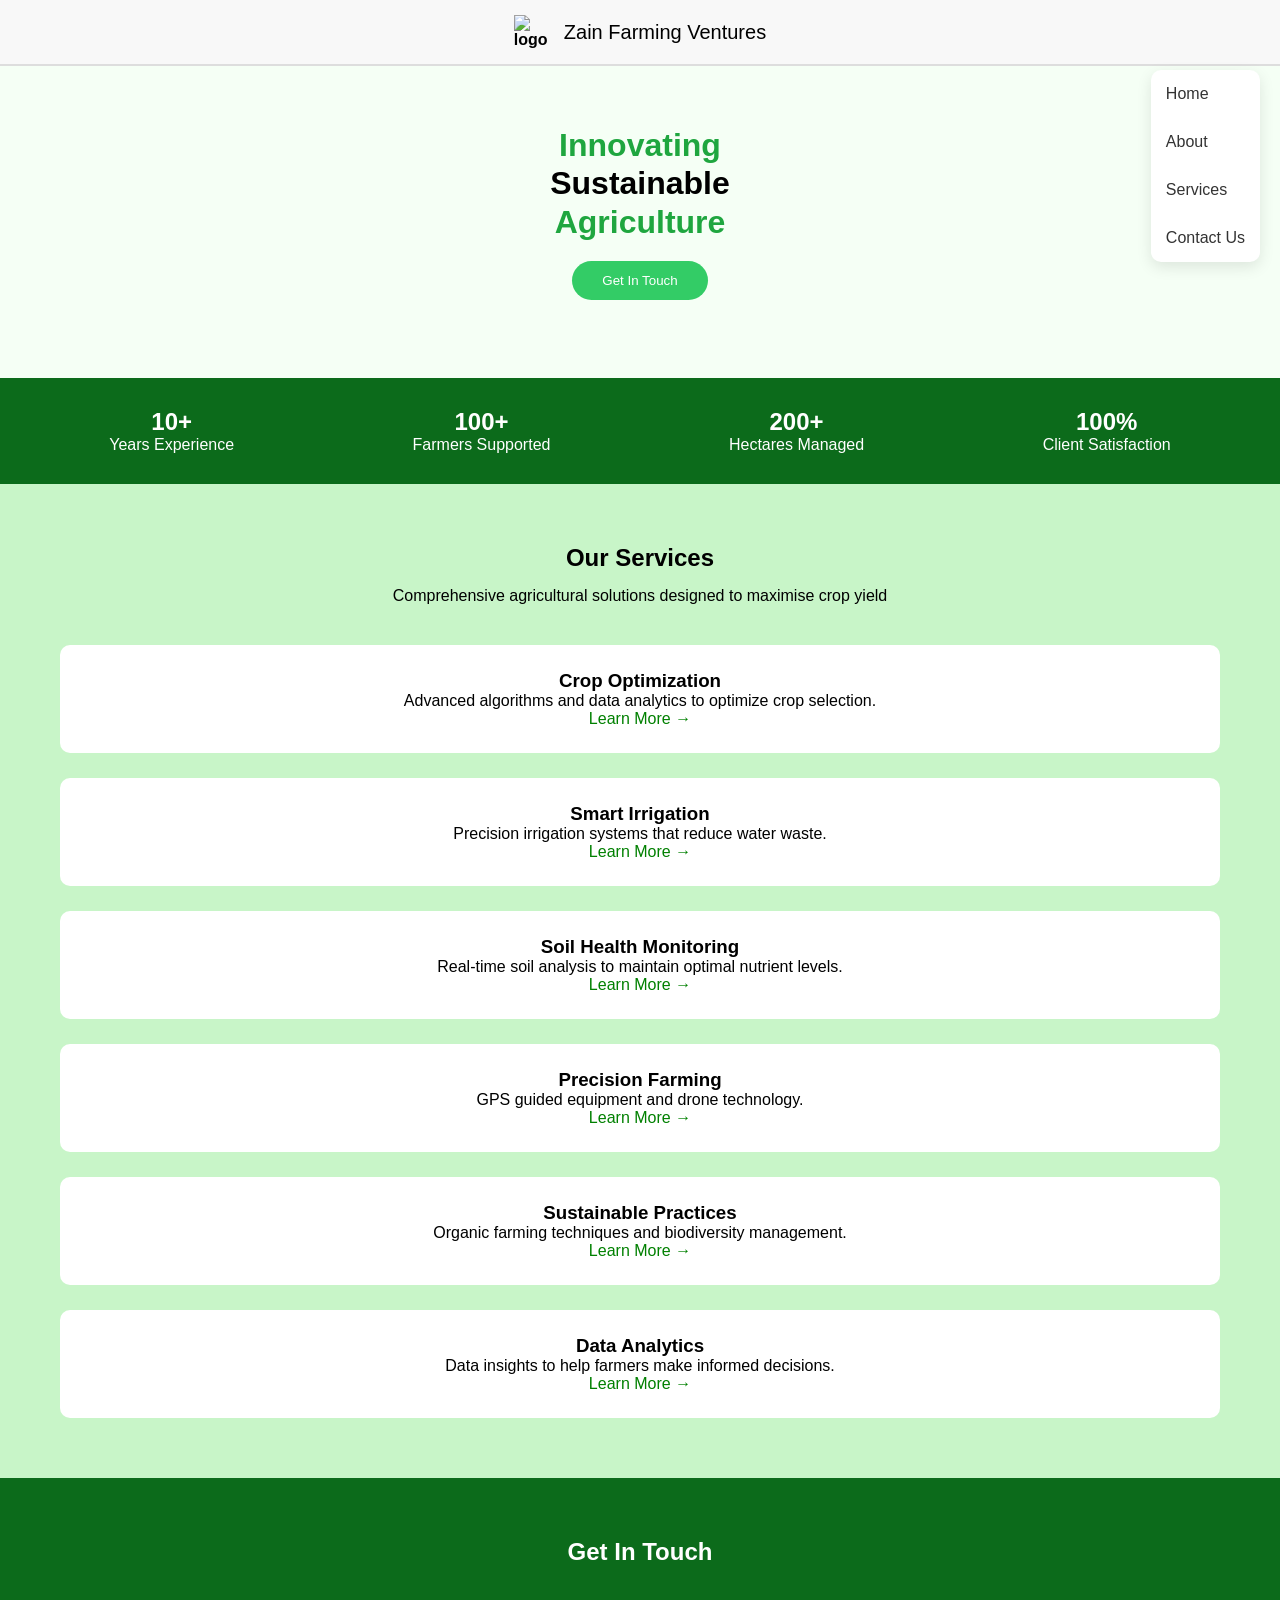
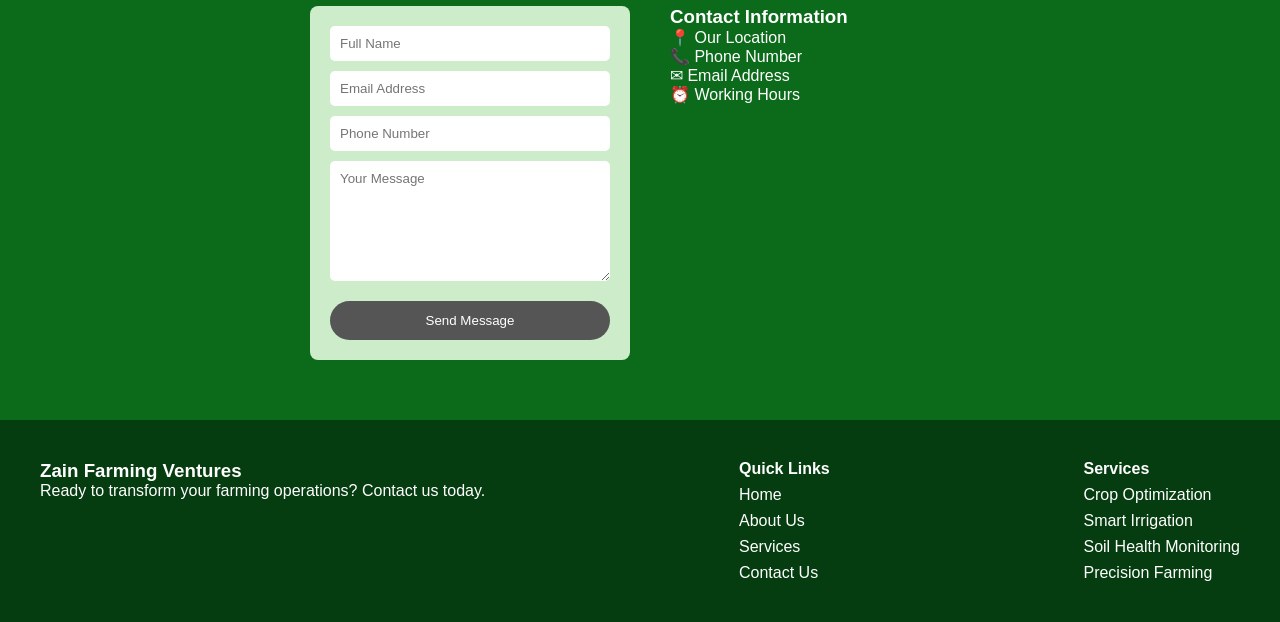
==== index.html @ 56c64003 "adding changes" ====
<!DOCTYPE html>
<html lang="en">
<head>
    <meta charset="UTF-8">
    <meta name="viewport" content="width=device-width, initial-scale=1.0">
    <title>HomePage - Zain Farming Ventures</title>
    <link rel="stylesheet" href="style.css">
</head>
<div id="toast"></div>
<script src="script.js"></script>
<body>
<!-- NAVBAR -->
<header>
<nav class="navbar">

<div class="logo">
<img src="images/logo.png" alt="logo">
<span>Zain Farming Ventures</span>
</div>

<ul class="nav-links">
<li><a href="index.html">Home</a></li>
<li><a href="about.html">About</a></li>
<li><a href="services.html">Services</a></li>
<li><a href="contact.html">Contact Us</a></li>
</ul>

<div class="menu-toggle" onclick="toggleMenu()">☰</div>

</nav>
</header>
</nav>
</header>
</header>


<!-- HERO SECTION -->
<section class="hero">

<div class="hero-text">
<h1>
<span class="green">Innovating</span><br>
Sustainable <br>
<span class="green">Agriculture</span>
</h1>

<button class="btn">Get In Touch</button>
</div>

<div class="hero-image">
<img src="images/tractor.png" alt="">
</div>

</section>


<!-- STATS -->
<section class="stats">

<div class="stat">
<h2>10+</h2>
<p>Years Experience</p>
</div>

<div class="stat">
<h2>100+</h2>
<p>Farmers Supported</p>
</div>

<div class="stat">
<h2>200+</h2>
<p>Hectares Managed</p>
</div>

<div class="stat">
<h2>100%</h2>
<p>Client Satisfaction</p>
</div>

</section>



<!-- SERVICES -->
<section class="services">

<h2>Our Services</h2>
<p class="service-desc">
Comprehensive agricultural solutions designed to maximise crop yield
</p>

<div class="service-grid">

<div class="card">
<h3>Crop Optimization</h3>
<p>Advanced algorithms and data analytics to optimize crop selection.</p>
<a href="#">Learn More →</a>
</div>

<div class="card">
<h3>Smart Irrigation</h3>
<p>Precision irrigation systems that reduce water waste.</p>
<a href="#">Learn More →</a>
</div>

<div class="card">
<h3>Soil Health Monitoring</h3>
<p>Real-time soil analysis to maintain optimal nutrient levels.</p>
<a href="#">Learn More →</a>
</div>

<div class="card">
<h3>Precision Farming</h3>
<p>GPS guided equipment and drone technology.</p>
<a href="#">Learn More →</a>
</div>

<div class="card">
<h3>Sustainable Practices</h3>
<p>Organic farming techniques and biodiversity management.</p>
<a href="#">Learn More →</a>
</div>

<div class="card">
<h3>Data Analytics</h3>
<p>Data insights to help farmers make informed decisions.</p>
<a href="#">Learn More →</a>
</div>

</div>
</section>



<!-- CONTACT -->
<section class="contact">

<h2>Get In Touch</h2>

<div class="contact-container">

<form class="contact-form">

<input type="text" placeholder="Full Name">
<input type="email" placeholder="Email Address">
<input type="text" placeholder="Phone Number">
<textarea placeholder="Your Message"></textarea>

<button type="submit">Send Message</button>

</form>


<div class="contact-info">

<h3>Contact Information</h3>

<p>📍 Our Location</p>
<p>📞 Phone Number</p>
<p>✉ Email Address</p>
<p>⏰ Working Hours</p>

</div>

</div>

</section>



<!-- FOOTER -->
<footer>

<div class="footer-container">

<div class="footer-about">
<h3>Zain Farming Ventures</h3>
<p>Ready to transform your farming operations? Contact us today.</p>
</div>

<div>
<h4>Quick Links</h4>
<ul>
<li>Home <a href="index.html"></a></li>
<li>About Us <a href="about.html"></a></li>
<li>Services <a href="services.html"></a></li>
<li>Contact Us <a href="contact.html"></a></li>
</ul>
</div>

<div>
<h4>Services</h4>
<ul>
<li>Crop Optimization</li>
<li>Smart Irrigation</li>
<li>Soil Health Monitoring</li>
<li>Precision Farming</li>
</ul>
</div>

</div>

</footer>


</body>
</html>
---- style.css ----
*{
margin:0;
padding:0;
box-sizing:border-box;
font-family:Arial;
}

body{
background:#f5fff5;
}


/* NAVBAR */

.navbar{
display:flex;
justify-content:space-between;
align-items:center;
padding:15px 60px;
background:white;
}

.logo{
display:flex;
align-items:center;
gap:10px;
font-weight:bold;
}

.nav-links{
list-style:none;
display:flex;
gap:30px;
}

.nav-links a{
text-decoration:none;
color:black;
}


/* HERO */

.hero{
display:flex;
align-items:center;
justify-content:space-between;
padding:60px;
flex-wrap:wrap;
}

.hero-text h1{
font-size:45px;
line-height:1.2;
}

.green{
color:#1fa63f;
}

.btn{
margin-top:20px;
padding:12px 30px;
border:none;
background:#33cc66;
color:white;
border-radius:20px;
cursor:pointer;
}

.hero-image img{
width:300px;
}


/* STATS */

.stats{
display:flex;
justify-content:space-around;
background:#0c6b1b;
color:white;
padding:30px;
flex-wrap:wrap;
}

.stat{
text-align:center;
}


/* SERVICES */

.services{
padding:60px;
text-align:center;
background:#c8f5c8;
}

.service-desc{
margin:15px 0 40px 0;
}

.service-grid{
display:grid;
grid-template-columns:repeat(3,1fr);
gap:25px;
}

.card{
background:white;
padding:25px;
border-radius:10px;
}

.card a{
text-decoration:none;
color:green;
}


/* CONTACT */

.contact{
padding:60px;
background:#0c6b1b;
color:white;
text-align:center;
}

.contact-container{
display:flex;
gap:40px;
margin-top:40px;
flex-wrap:wrap;
justify-content:center;
}

.contact-form{
display:flex;
flex-direction:column;
gap:15px;
width:300px;
}

.contact-form input,
.contact-form textarea{
padding:10px;
border:none;
border-radius:5px;
}

.contact-form button{
padding:10px;
background:#444;
color:white;
border:none;
border-radius:20px;
cursor:pointer;
}

.contact-info{
width:300px;
text-align:left;
}


/* FOOTER */

footer{
background:#063d10;
color:white;
padding:40px;
}

.footer-container{
display:flex;
justify-content:space-between;
flex-wrap:wrap;
gap:30px;
}

footer ul{
list-style:none;
}

footer li{
margin-top:8px;
}


/* RESPONSIVE DESIGN */

@media (max-width:900px){
}
.hero{
flex-direction:column;
text-align:center;
}

.service-grid{
grid-template-columns:repeat(2,1fr);
}

.stats{
gap:20px;
}



@media (max-width:600px){
}
.navbar{
flex-direction:column;
gap:15px;
}

.service-grid{
grid-template-columns:1fr;
}

.hero-text h1{
font-size:32px;
}
/* CONTACT PAGE */

.contact-page{
background:#bde5b8;
padding:40px 20px;
text-align:center;
}

.contact-page h2{
font-size:32px;
margin-bottom:10px;
}

.contact-subtext{
margin-bottom:30px;
}

.contact-wrapper{
display:flex;
justify-content:center;
gap:40px;
flex-wrap:wrap;
}

/* FORM */

.contact-form{
background:#cdecc9;
padding:20px;
border-radius:8px;
display:flex;
flex-direction:column;
gap:10px;
width:320px;
text-align:left;
}

.contact-form label{
font-size:14px;
}

.contact-form input,
.contact-form textarea{
padding:10px;
border:none;
border-radius:5px;
}

.contact-form textarea{
height:120px;
}

.contact-form button{
margin-top:10px;
padding:12px;
border:none;
background:#555;
color:white;
border-radius:20px;
cursor:pointer;
}

/* CONTACT INFO */

.contact-details{
background:#cdecc9;
padding:20px;
border-radius:8px;
width:320px;
text-align:left;
}

.info-box{
display:flex;
gap:10px;
margin:15px 0;
align-items:flex-start;
}

.info-box span{
font-size:20px;
}

.socials{
margin-top:20px;
}

.icons span{
margin-right:10px;
font-size:20px;
}


/* RESPONSIVE */

@media (max-width:600px){

.contact-wrapper{
flex-direction:column;
align-items:center;
}

}

/* HAMBURGER MENU */

.menu-toggle{
display:none;
font-size:28px;
cursor:pointer;
}


/* MOBILE NAV */

@media (max-width:600px){

.menu-toggle{
display:block;
}
}
.nav-links{
display:none;
flex-direction:column;
position:absolute;
top:70px;
right:20px;
background:white;
padding:15px;
border-radius:10px;
box-shadow:0 5px 15px rgba(0,0,0,0.1);
}

.nav-links.active{
display:flex;
}

/* TOAST NOTIFICATION */

#toast{
position:fixed;
bottom:20px;
right:20px;
background:#333;
color:white;
padding:12px 20px;
border-radius:8px;
opacity:0;
pointer-events:none;
transition:0.3s;
}

#toast.show{
opacity:1;
pointer-events:auto;
}


/* SCROLL ANIMATION */

.fade-in{
opacity:0;
transform:translateY(20px);
transition:0.6s ease;
}

.fade-in.show{
opacity:1;
transform:translateY(0);
}
/* NAVBAR STYLE FIX */

.navbar{
display:flex;
justify-content:space-between;
align-items:center;
padding:15px 60px;
background:#f8f8f8;
border-bottom:2px solid #ddd;
position:relative;
}

/* LOGO */

.logo{
display:flex;
align-items:center;
gap:10px;
}

.logo img{
width:40px;
}

.logo span{
font-size:20px;
font-weight:500;
}

/* NAV LINKS */

.nav-links{
list-style:none;
display:flex;
gap:30px;
}

.nav-links li a{
text-decoration:none;
color:#333;
font-size:16px;
transition:0.3s;
}

.nav-links li a:hover{
color:#1fa63f;
}

/* MOBILE MENU */

.menu-toggle{
display:none;
font-size:26px;
cursor:pointer;
}


/* RESPONSIVE NAVBAR */

@media (max-width:768px){

.navbar{
padding:15px 20px;
}

.menu-toggle{
display:block;
}

.nav-links{
display:none;
flex-direction:column;
position:absolute;
top:70px;
right:20px;
background:white;
padding:15px;
border-radius:10px;
box-shadow:0 5px 15px rgba(0,0,0,0.1);
}

.nav-links.active{
display:flex;
}

}
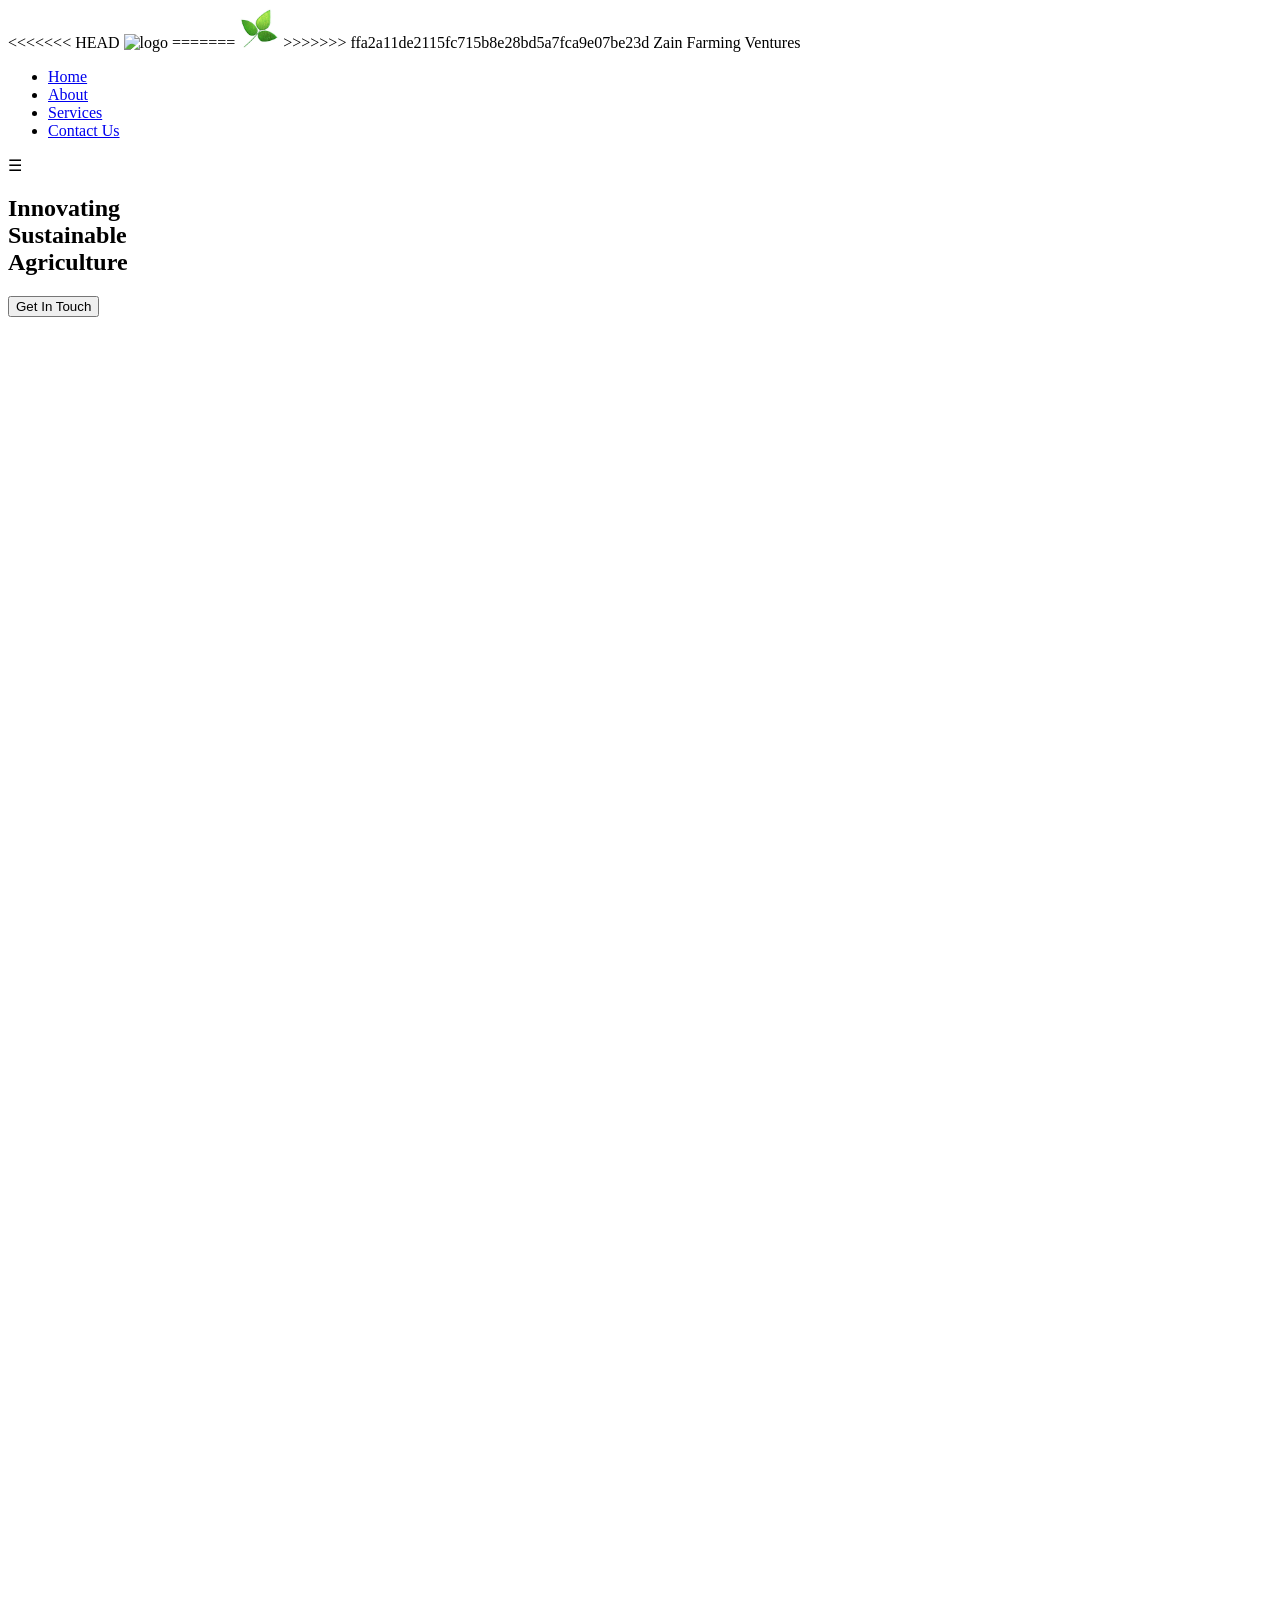
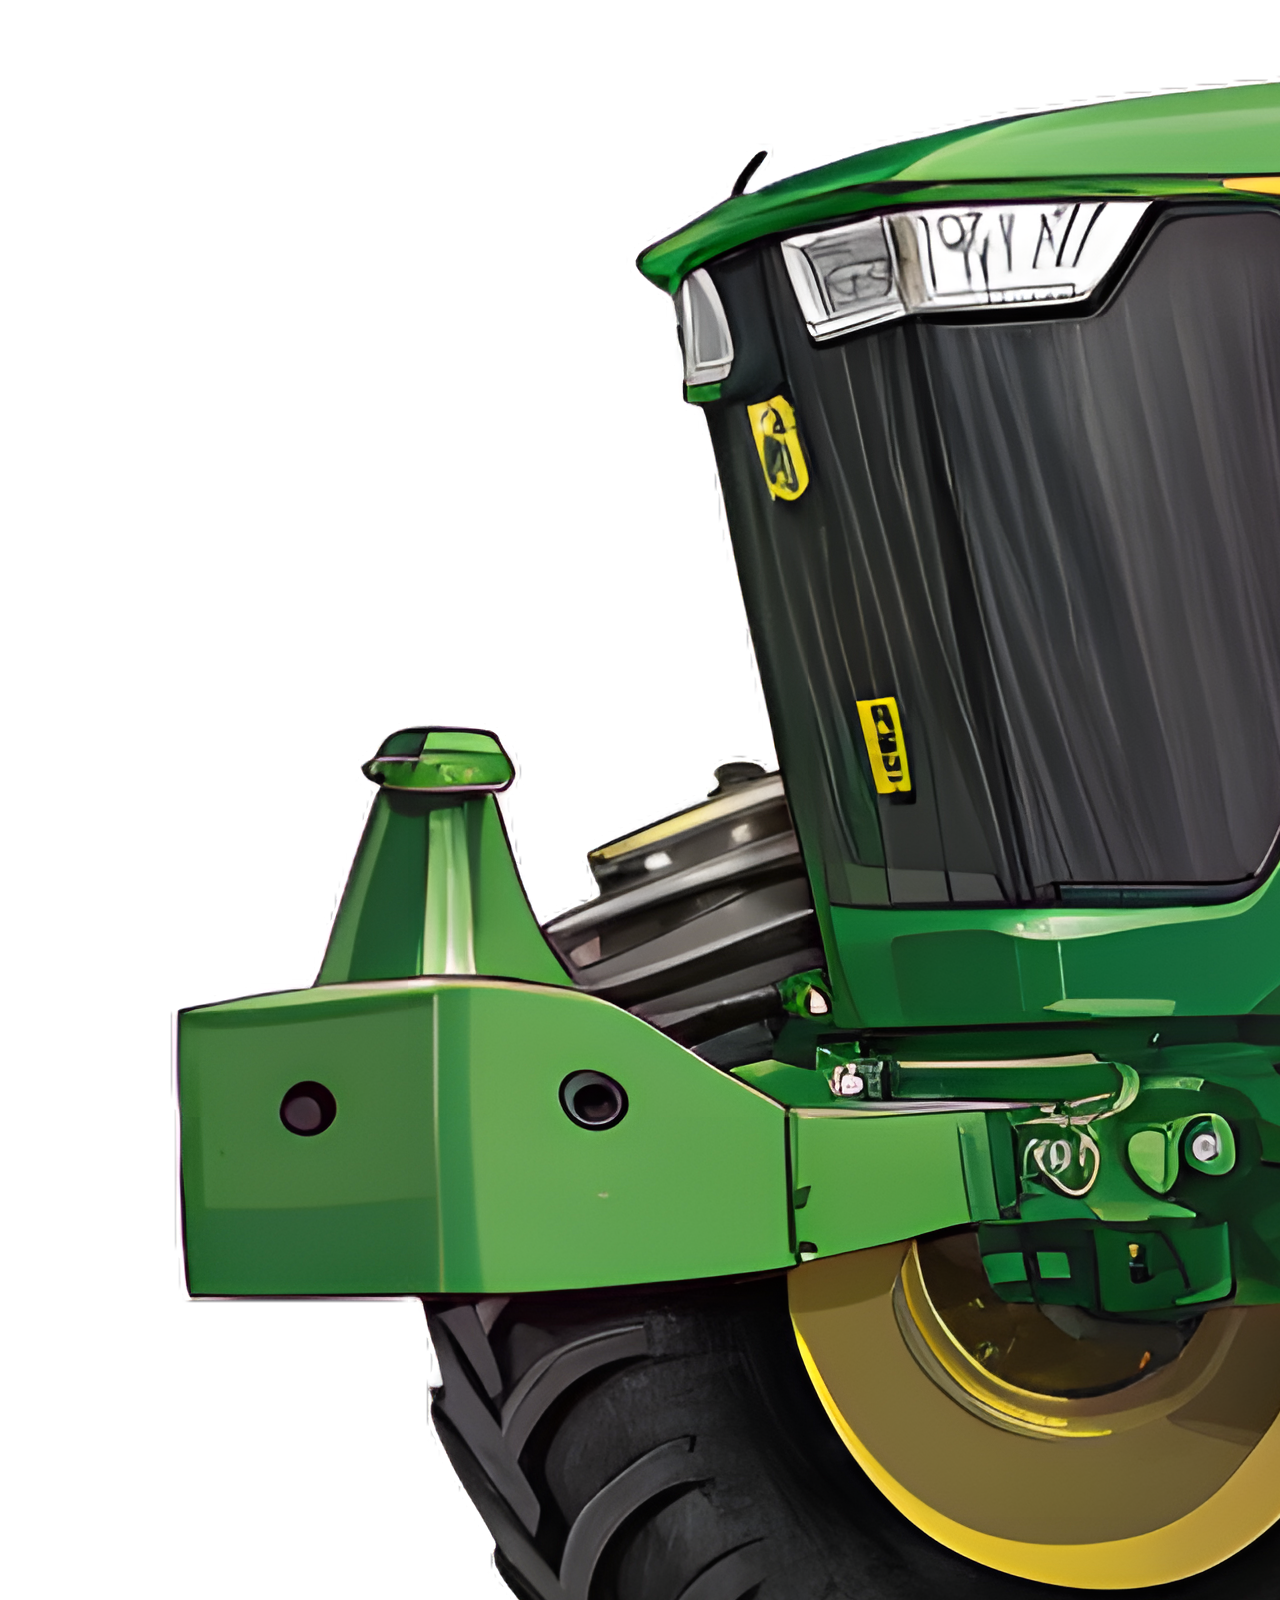
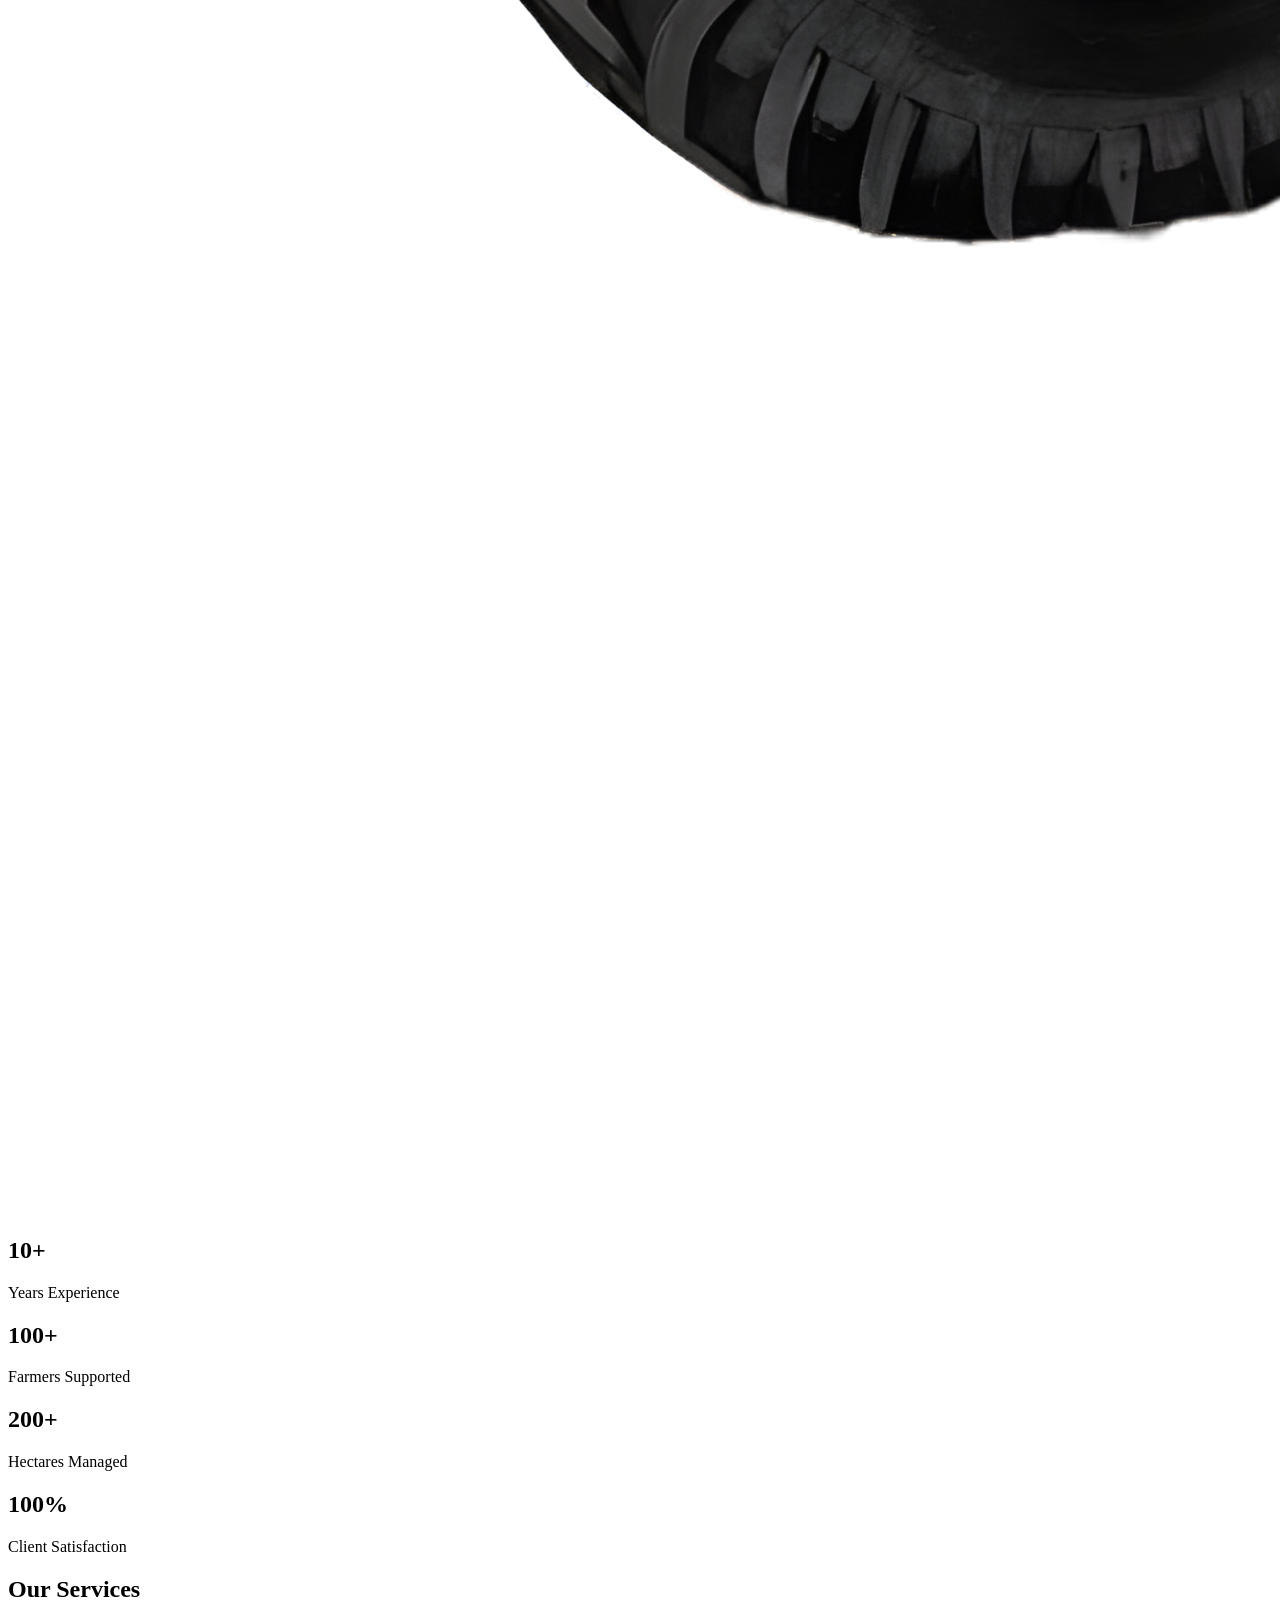
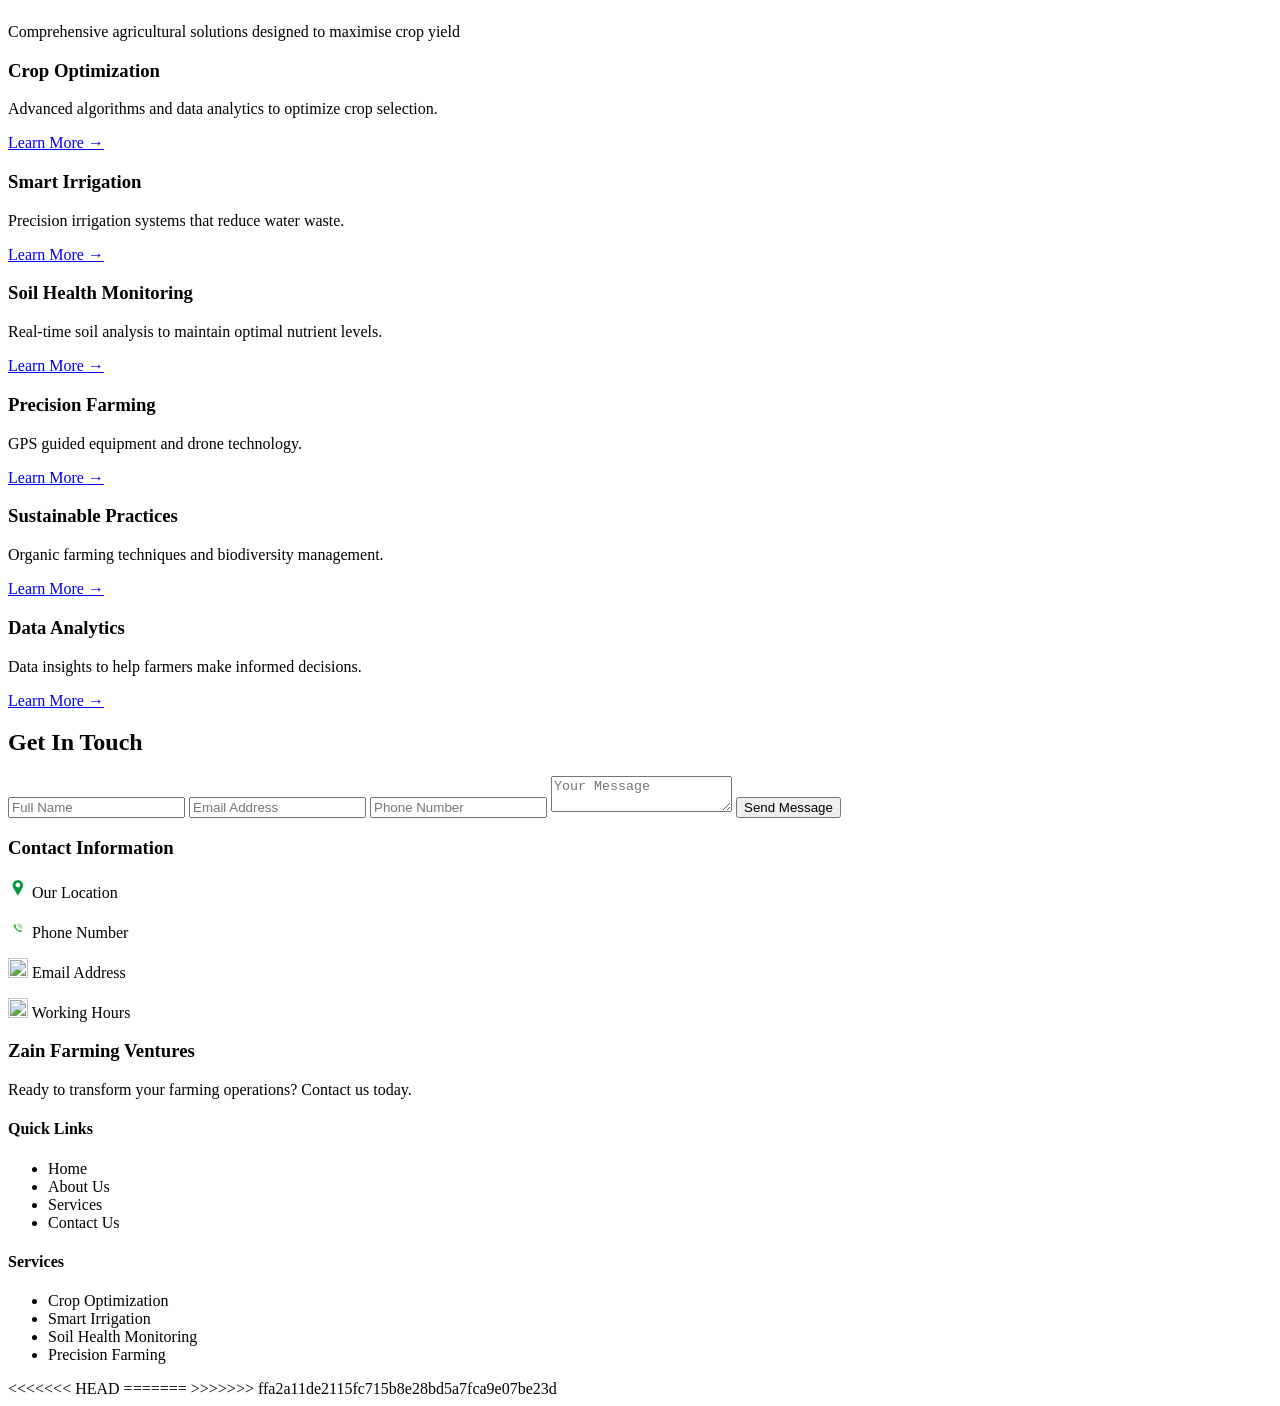
==== commit b0ea3115: "adding adding modified but deleted files" ====
--- a/index.html
+++ b/index.html
@@ -14,7 +14,11 @@
 <nav class="navbar">
 
 <div class="logo">
+<<<<<<< HEAD
 <img src="images/logo.png" alt="logo">
+=======
+<img src="images/green leaf.jpeg" alt="" width="40" height="40">
+>>>>>>> ffa2a11de2115fc715b8e28bd5a7fca9e07be23d
 <span>Zain Farming Ventures</span>
 </div>
 
@@ -48,7 +52,7 @@
 </div>
 
 <div class="hero-image">
-<img src="images/tractor.png" alt="">
+<img src="images/green tractor.png" alt="">
 </div>
 
 </section>
@@ -100,31 +104,31 @@
 <div class="card">
 <h3>Smart Irrigation</h3>
 <p>Precision irrigation systems that reduce water waste.</p>
-<a href="#">Learn More →</a>
+<a href="smart.html">Learn More →</a>
 </div>
 
 <div class="card">
 <h3>Soil Health Monitoring</h3>
 <p>Real-time soil analysis to maintain optimal nutrient levels.</p>
-<a href="#">Learn More →</a>
+<a href="soil.html">Learn More →</a>
 </div>
 
 <div class="card">
 <h3>Precision Farming</h3>
 <p>GPS guided equipment and drone technology.</p>
-<a href="#">Learn More →</a>
+<a href="precision.html">Learn More →</a>
 </div>
 
 <div class="card">
 <h3>Sustainable Practices</h3>
 <p>Organic farming techniques and biodiversity management.</p>
-<a href="#">Learn More →</a>
+<a href="sustain.html">Learn More →</a>
 </div>
 
 <div class="card">
 <h3>Data Analytics</h3>
 <p>Data insights to help farmers make informed decisions.</p>
-<a href="#">Learn More →</a>
+<a href="data.html">Learn More →</a>
 </div>
 
 </div>
@@ -155,10 +159,10 @@
 
 <h3>Contact Information</h3>
 
-<p>📍 Our Location</p>
-<p>📞 Phone Number</p>
-<p>✉ Email Address</p>
-<p>⏰ Working Hours</p>
+<p><img src="images/green location icon.jpeg" alt="" width="20" height="20"> Our Location</p>
+<p><img src="images/green phone icon.jpeg" alt="" width="20" height="20"> Phone Number</p>
+<p><img src="images/green email icon.jpeg" alt="" width="20" height="20"> Email Address</p>
+<p><img src="images/green clock icon.jpeg" alt="" width="20" height="20"> Working Hours</p>
 
 </div>
 
@@ -204,4 +208,8 @@
 
 
 </body>
+<<<<<<< HEAD
 </html>
+=======
+</html>
+>>>>>>> ffa2a11de2115fc715b8e28bd5a7fca9e07be23d
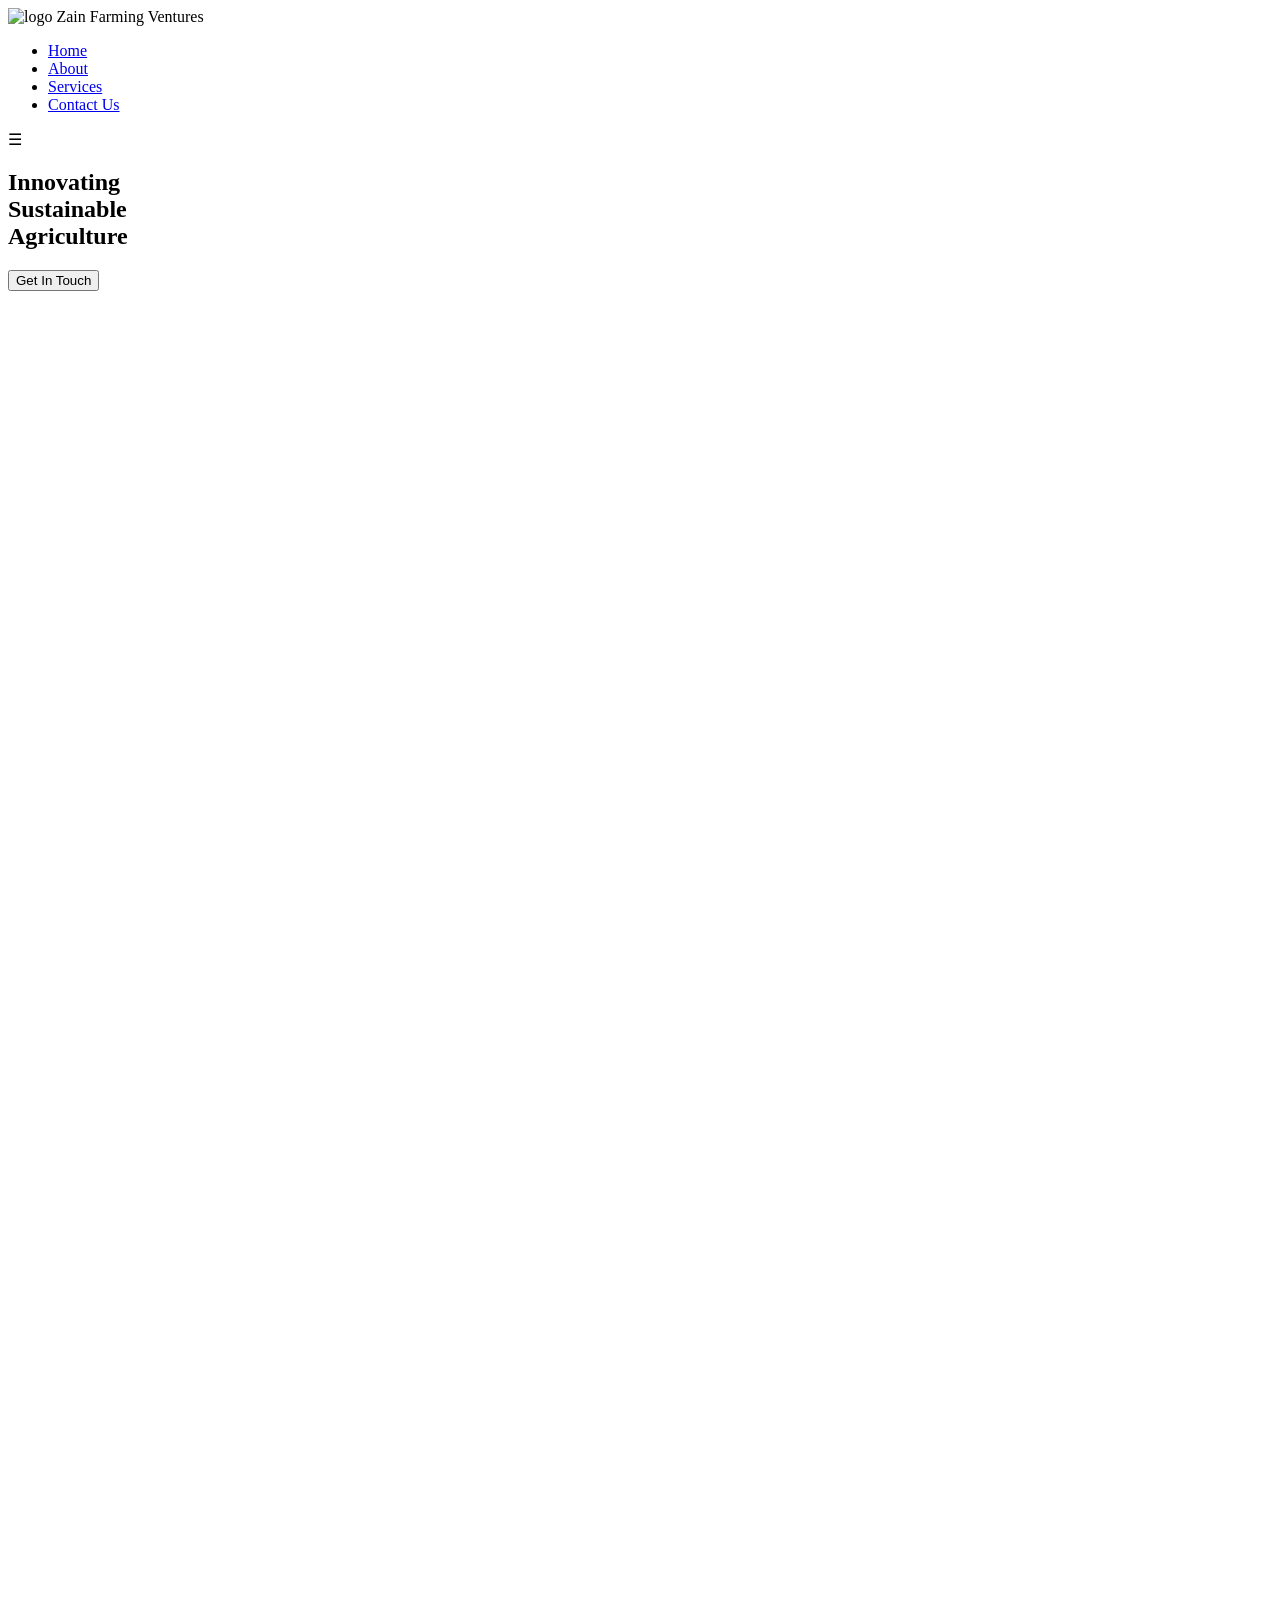
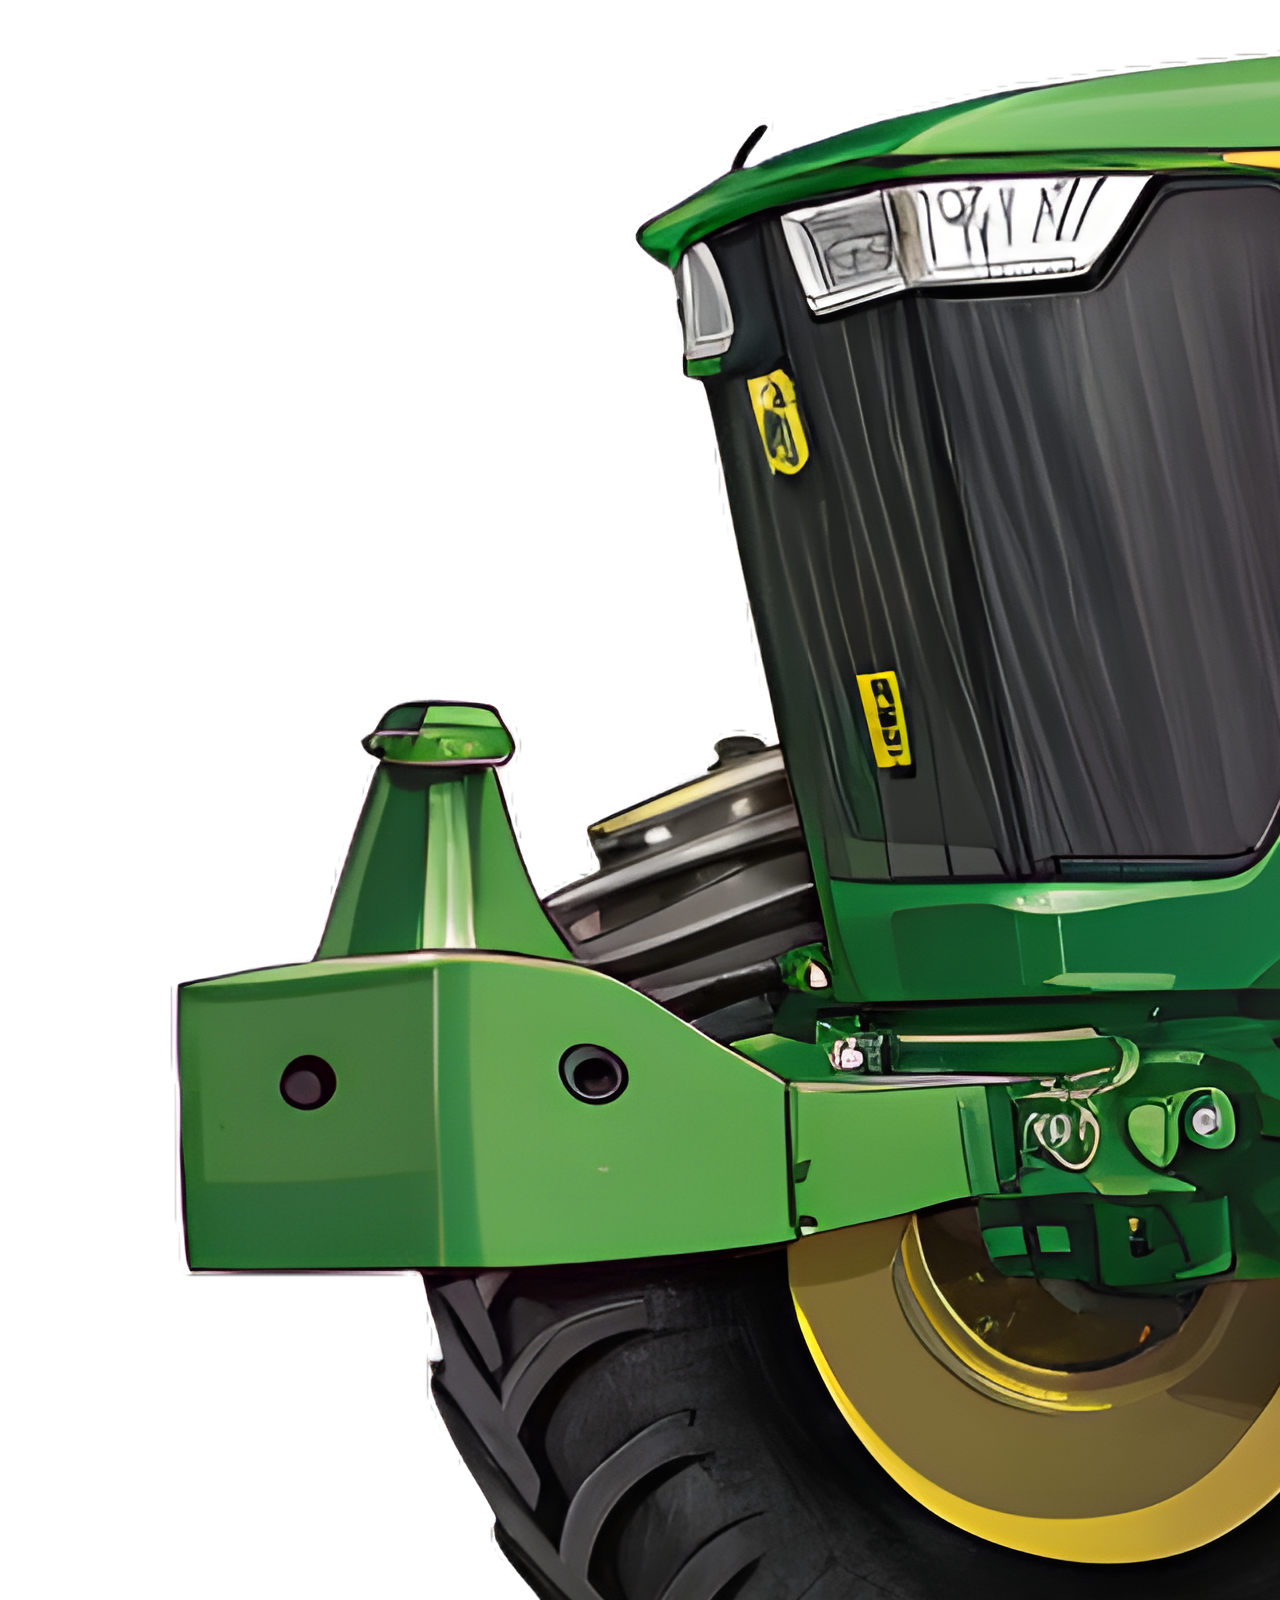
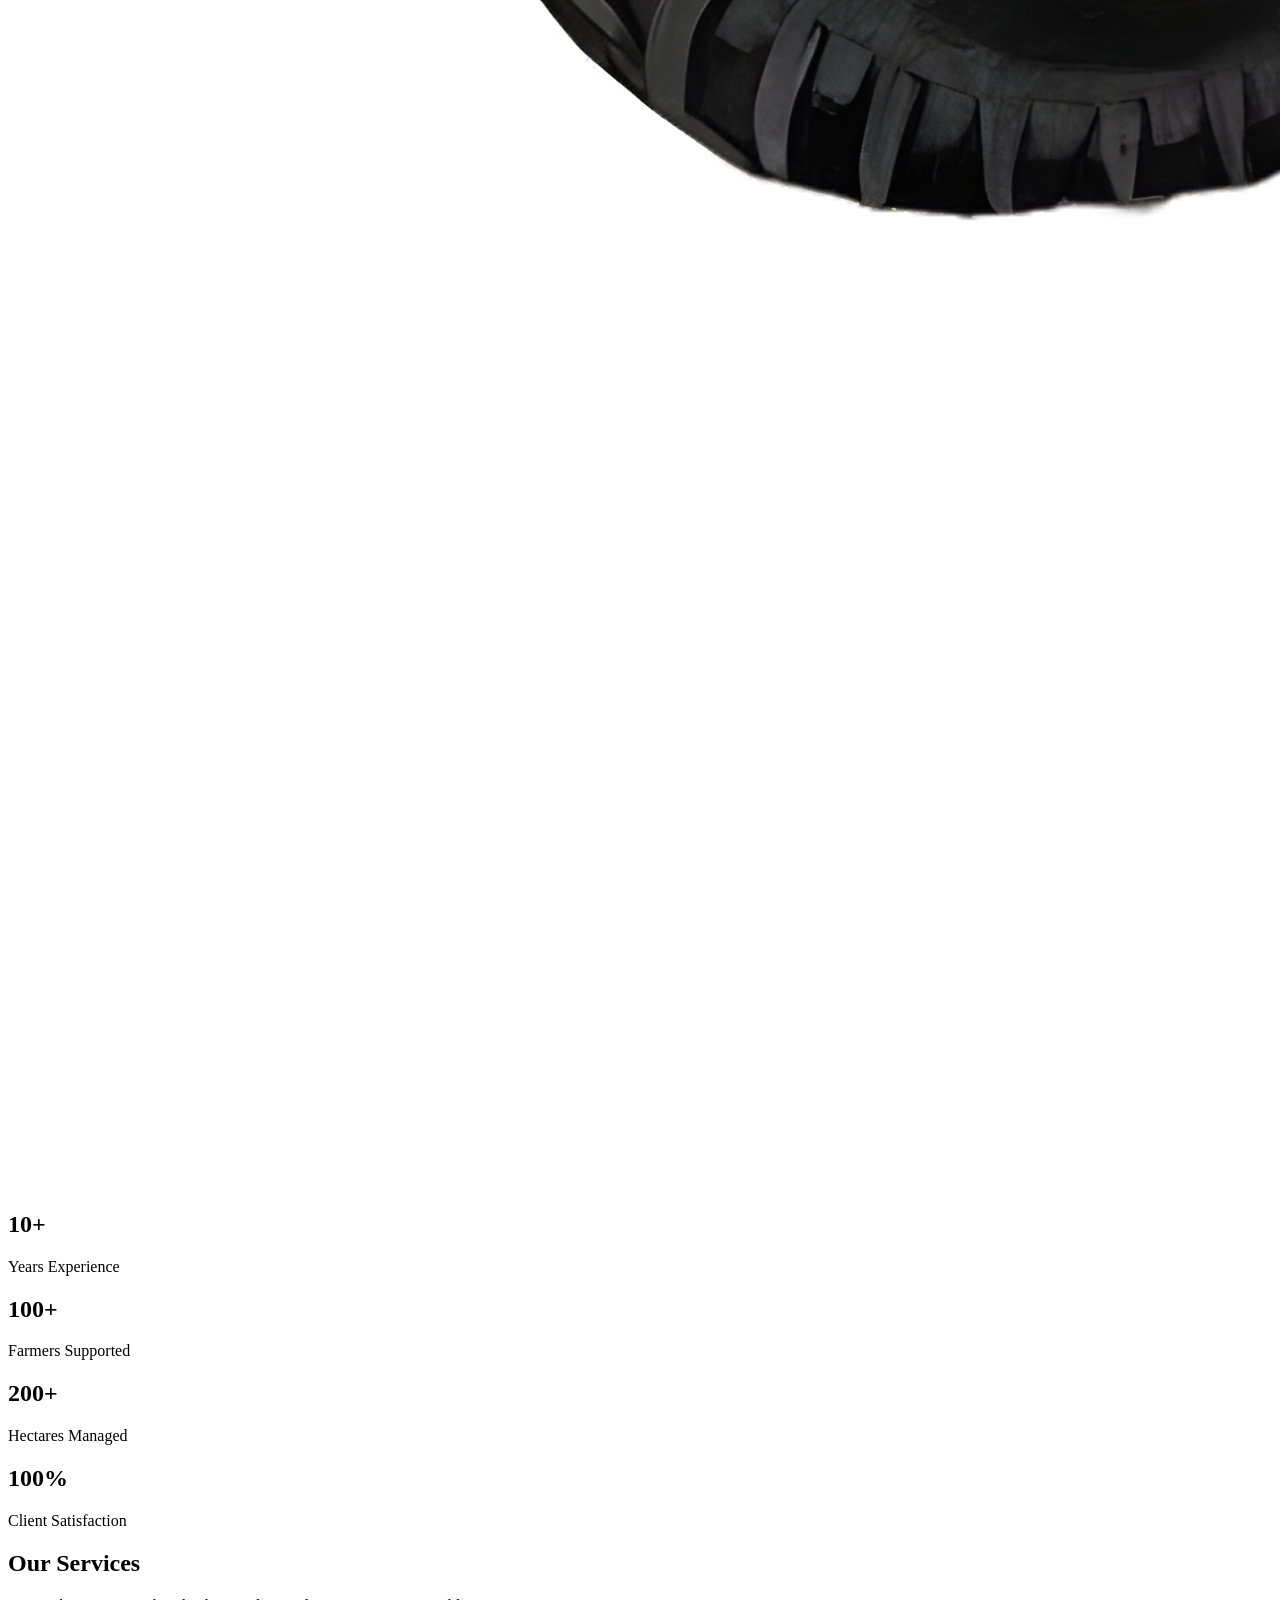
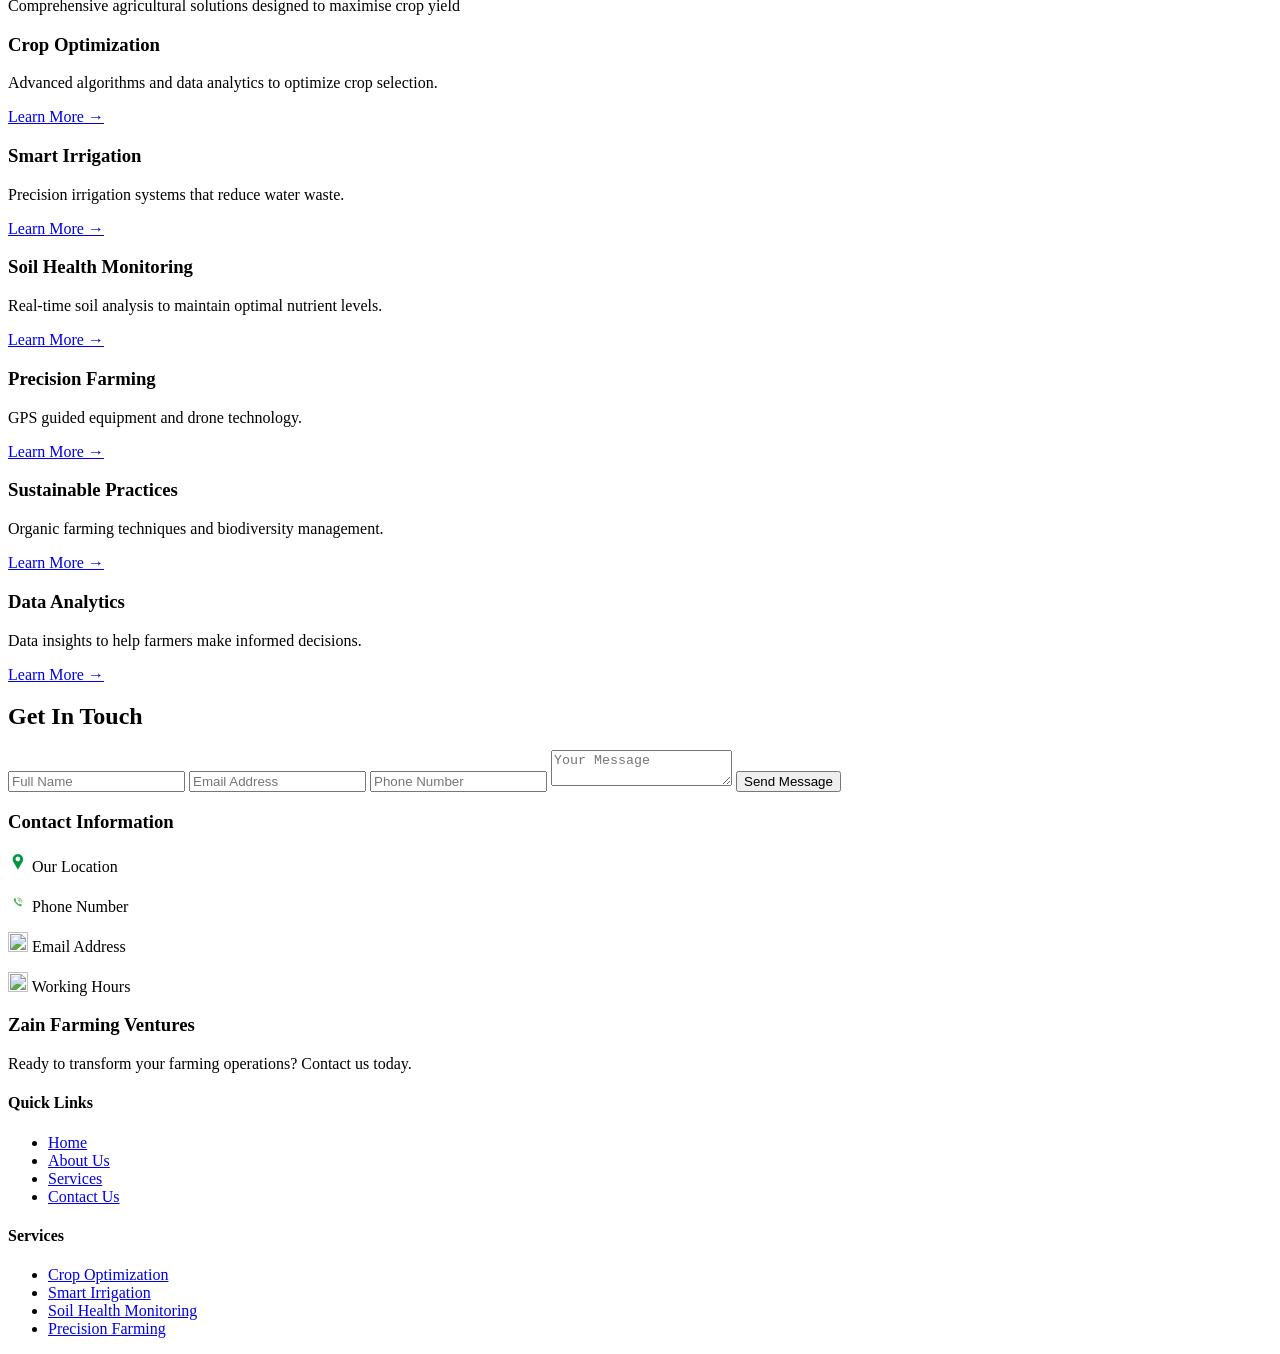
==== commit 29ba8745: "adding modified index.html file,pages folder,smart.html,contact.html,crop.html,data.html,services.ht" ====
--- a/index.html
+++ b/index.html
@@ -7,26 +7,22 @@
     <link rel="stylesheet" href="style.css">
 </head>
 <div id="toast"></div>
-<script src="script.js"></script>
+
 <body>
 <!-- NAVBAR -->
 <header>
 <nav class="navbar">
 
 <div class="logo">
-<<<<<<< HEAD
 <img src="images/logo.png" alt="logo">
-=======
-<img src="images/green leaf.jpeg" alt="" width="40" height="40">
->>>>>>> ffa2a11de2115fc715b8e28bd5a7fca9e07be23d
 <span>Zain Farming Ventures</span>
 </div>
 
 <ul class="nav-links">
 <li><a href="index.html">Home</a></li>
-<li><a href="about.html">About</a></li>
-<li><a href="services.html">Services</a></li>
-<li><a href="contact.html">Contact Us</a></li>
+<li><a href="pages/about.html">About</a></li>
+<li><a href="pages/services.html">Services</a></li>
+<li><a href="pages/contact.html">Contact Us</a></li>
 </ul>
 
 <div class="menu-toggle" onclick="toggleMenu()">☰</div>
@@ -98,7 +94,7 @@
 <div class="card">
 <h3>Crop Optimization</h3>
 <p>Advanced algorithms and data analytics to optimize crop selection.</p>
-<a href="#">Learn More →</a>
+<a href="crop.html">Learn More →</a>
 </div>
 
 <div class="card">
@@ -185,20 +181,20 @@
 <div>
 <h4>Quick Links</h4>
 <ul>
-<li>Home <a href="index.html"></a></li>
-<li>About Us <a href="about.html"></a></li>
-<li>Services <a href="services.html"></a></li>
-<li>Contact Us <a href="contact.html"></a></li>
+<li><a href="index.html">Home </a></li>
+<li><a href="pages/about.html">About Us</a></li>
+<li><a href="pages/services.html">Services</a></li>
+<li><a href="pages/contact.html">Contact Us</a></li>
 </ul>
 </div>
 
 <div>
 <h4>Services</h4>
 <ul>
-<li>Crop Optimization</li>
-<li>Smart Irrigation</li>
-<li>Soil Health Monitoring</li>
-<li>Precision Farming</li>
+<li><a href="pages/crop.html">Crop Optimization</a></li>
+<li><a href="pages/smart.html">Smart Irrigation</a></li>
+<li><a href="pages/soil.html">Soil Health Monitoring</a></li>
+<li><a href="pages/precision.html">Precision Farming</a></li>
 </ul>
 </div>
 
@@ -208,8 +204,4 @@
 
 
 </body>
-<<<<<<< HEAD
 </html>
-=======
-</html>
->>>>>>> ffa2a11de2115fc715b8e28bd5a7fca9e07be23d
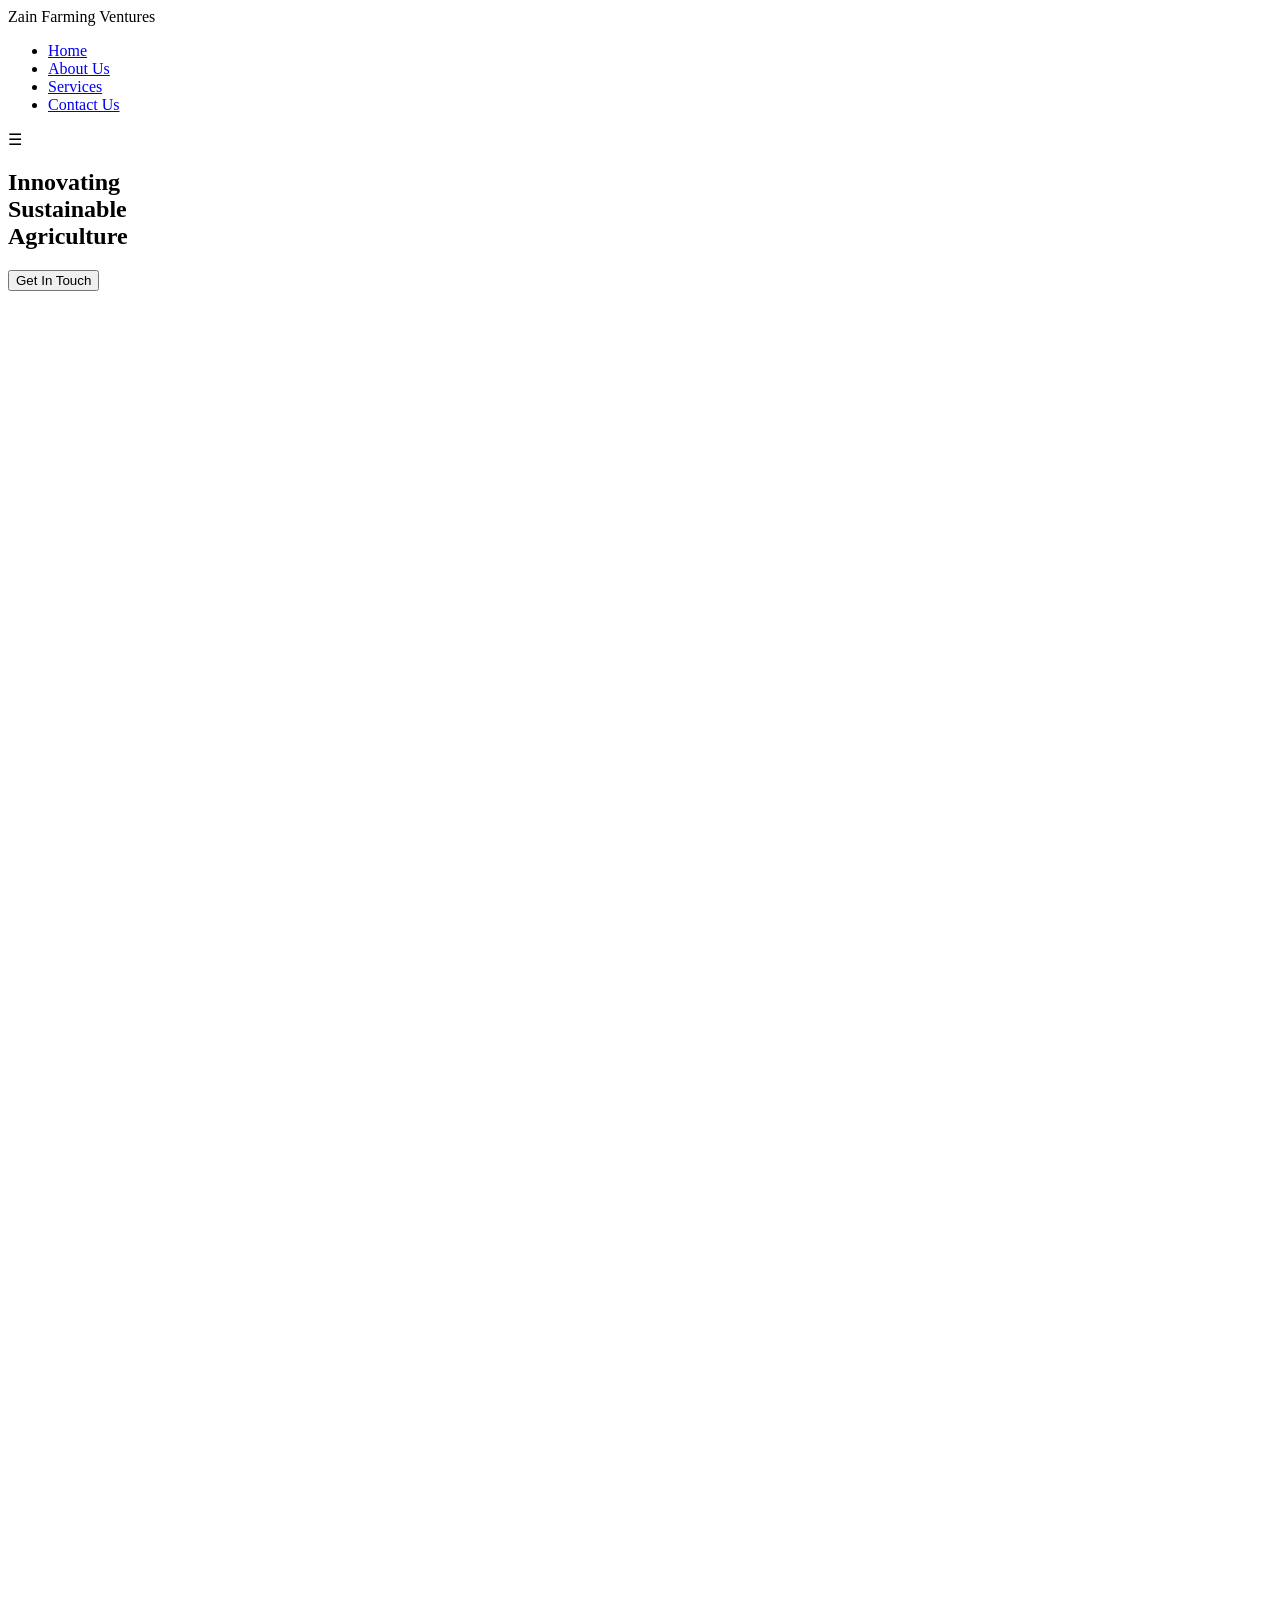
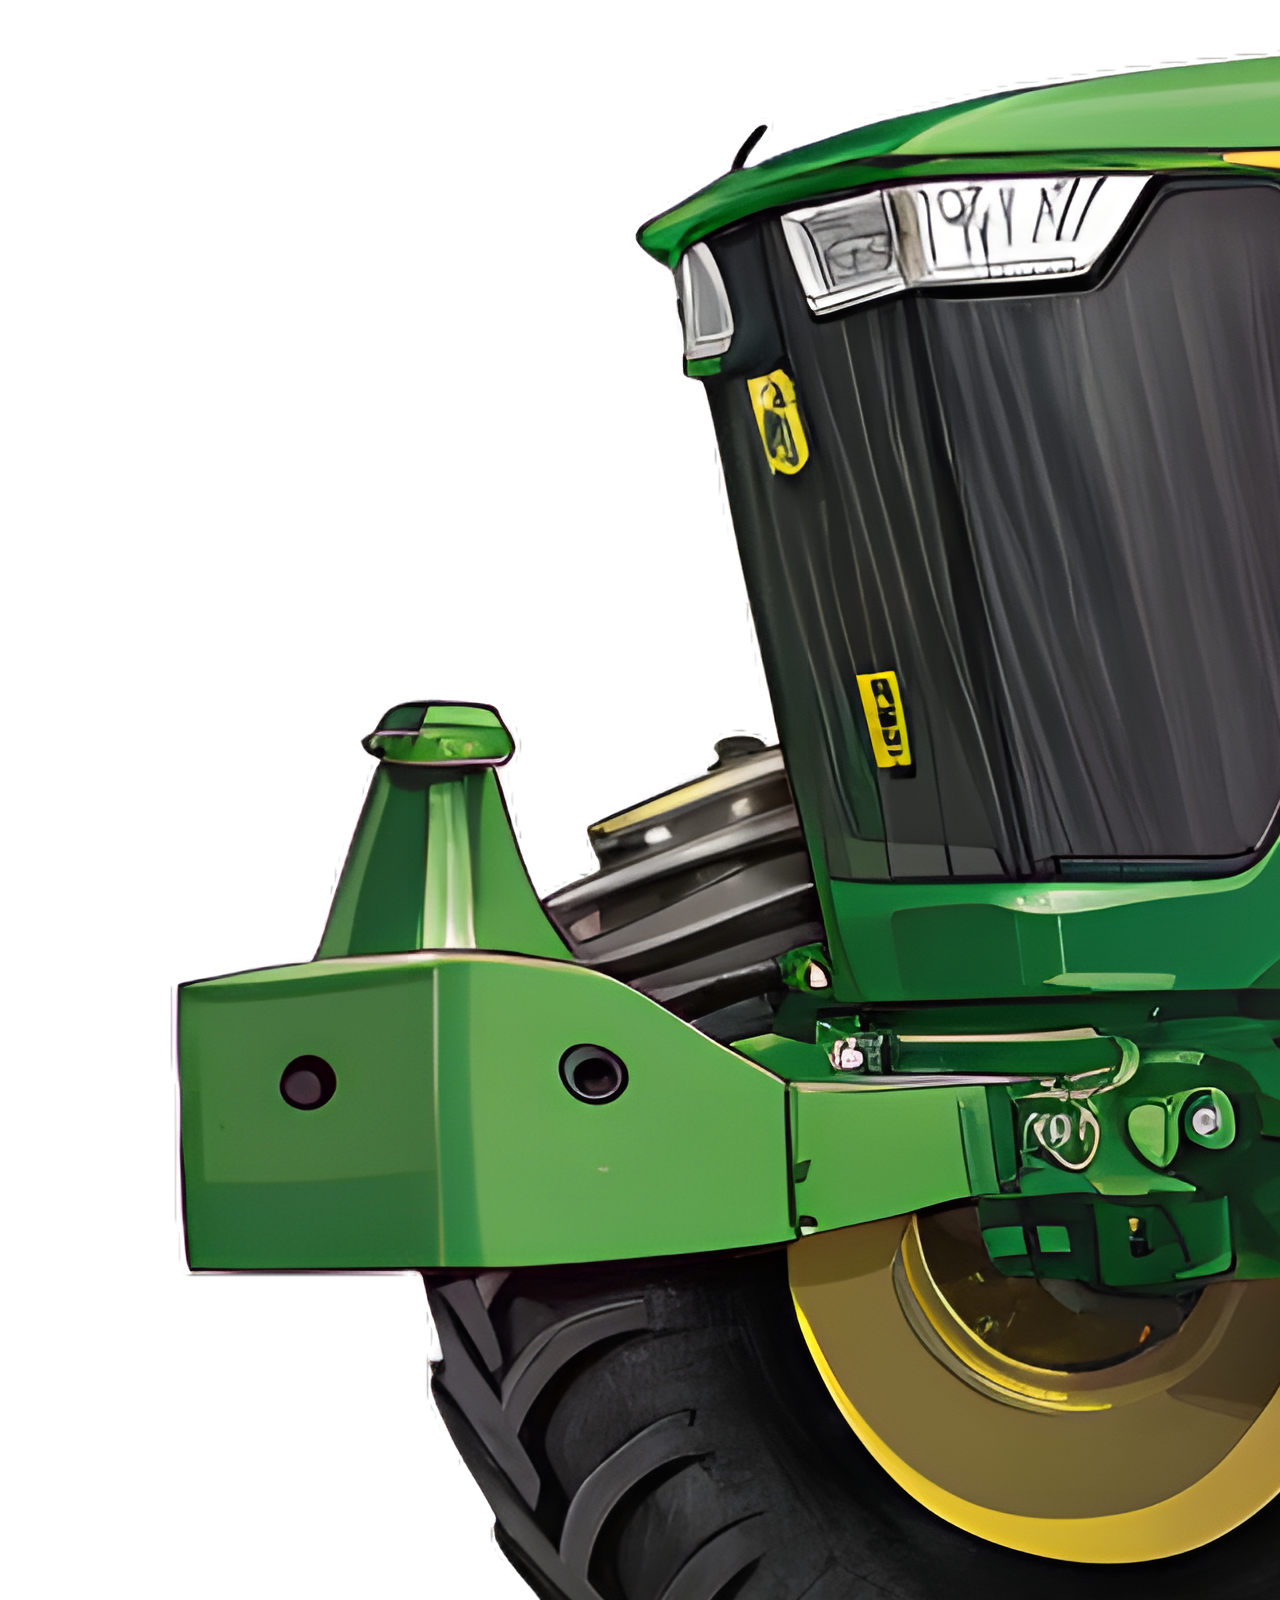
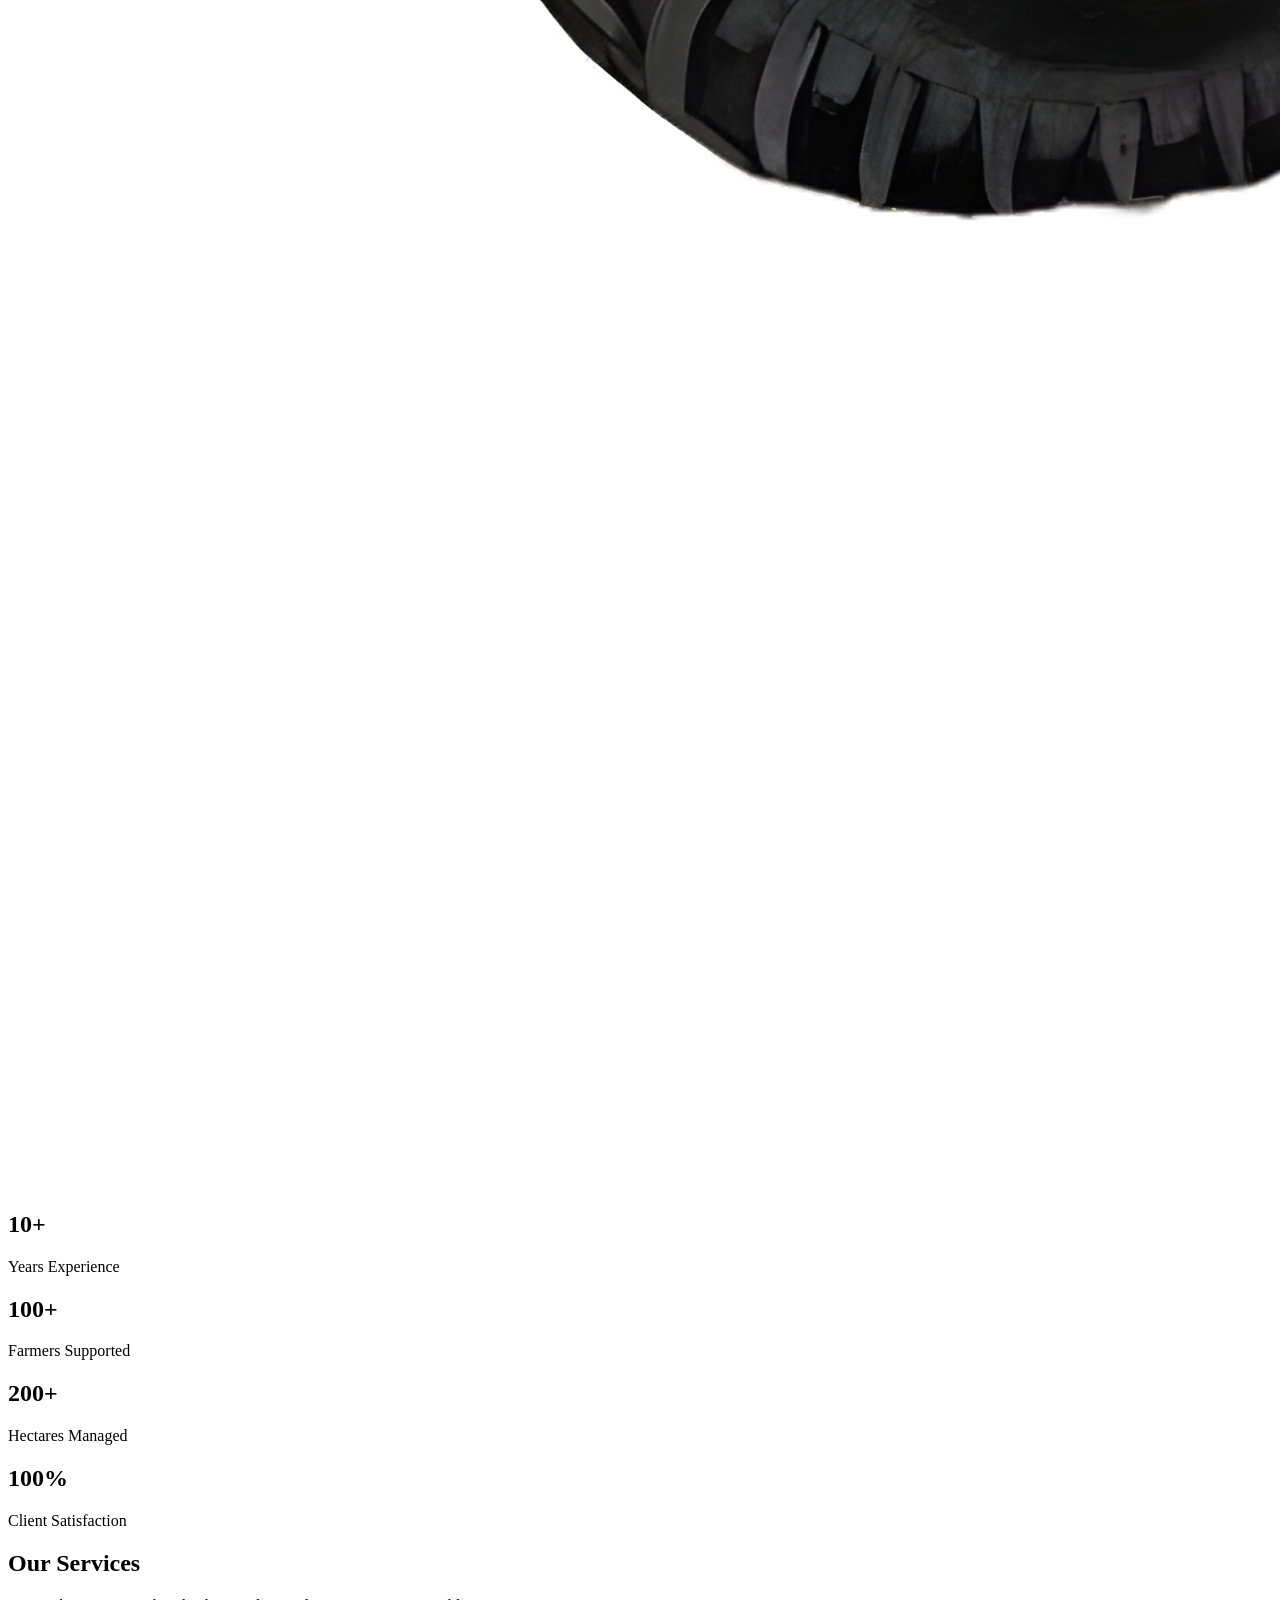
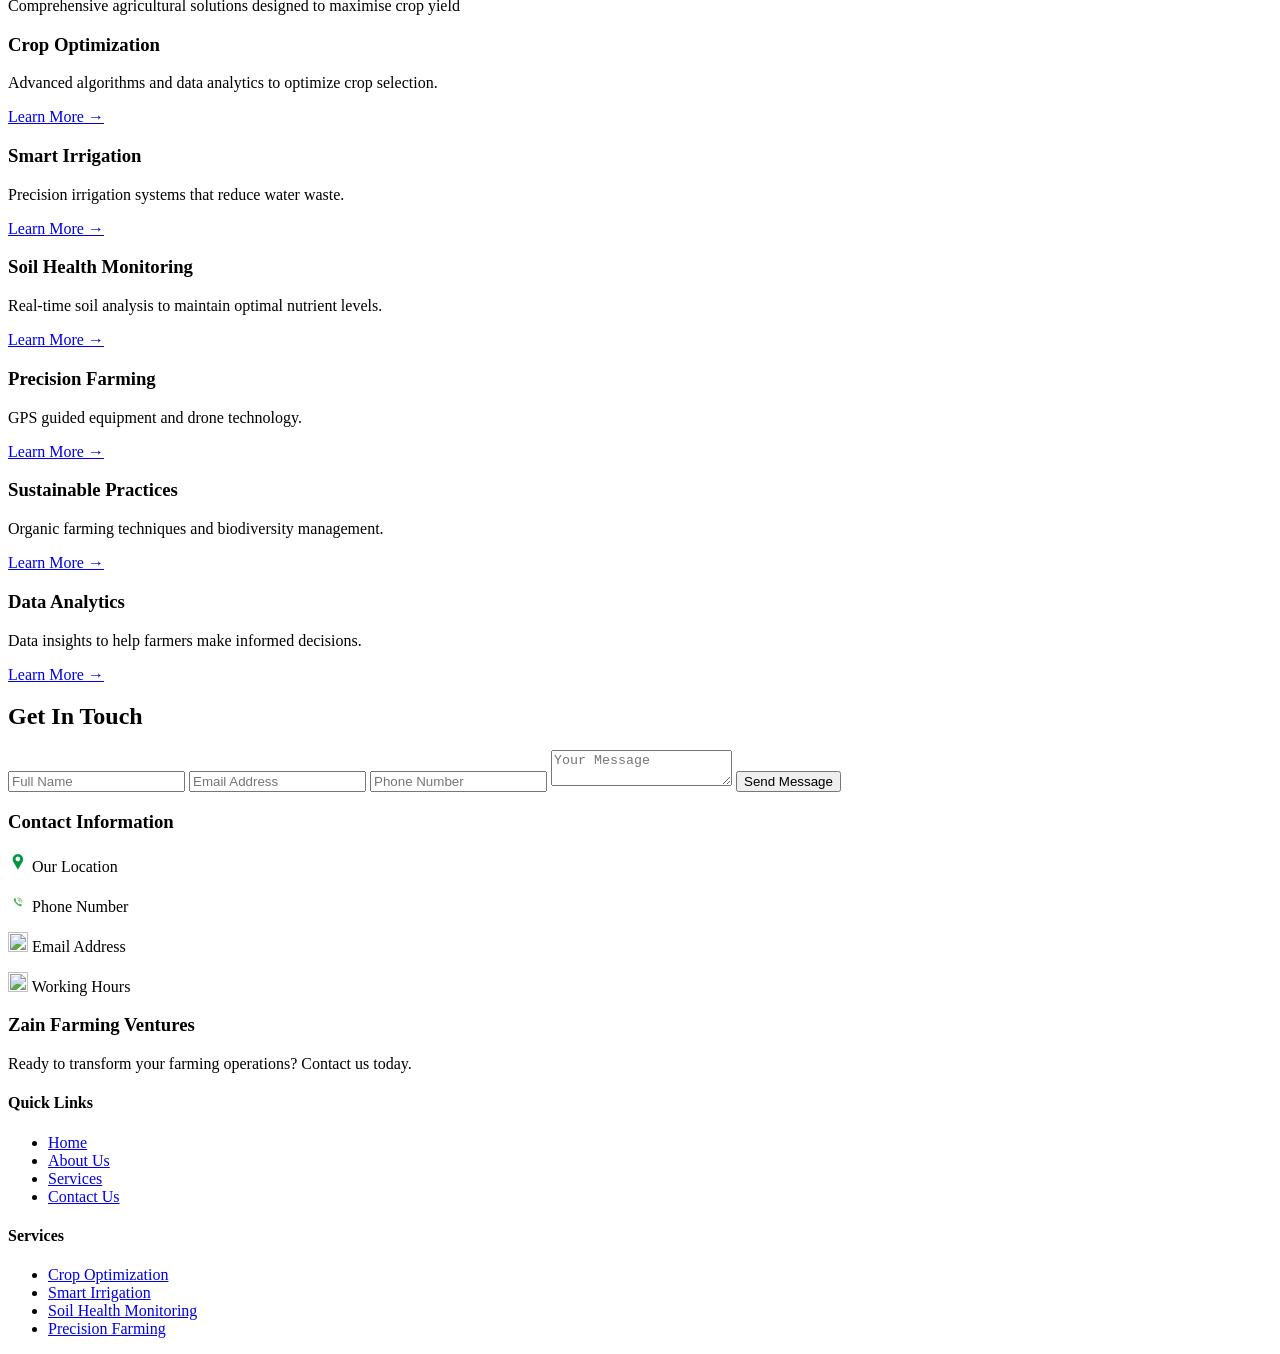
==== commit bbe878b7: "adding modified index.html,about.html,contact.html,services.html files" ====
--- a/index.html
+++ b/index.html
@@ -14,13 +14,13 @@
 <nav class="navbar">
 
 <div class="logo">
-<img src="images/logo.png" alt="logo">
+<!-- <img src="images/logo.png" alt="logo"> -->
 <span>Zain Farming Ventures</span>
 </div>
 
 <ul class="nav-links">
 <li><a href="index.html">Home</a></li>
-<li><a href="pages/about.html">About</a></li>
+<li><a href="pages/about.html">About Us</a></li>
 <li><a href="pages/services.html">Services</a></li>
 <li><a href="pages/contact.html">Contact Us</a></li>
 </ul>
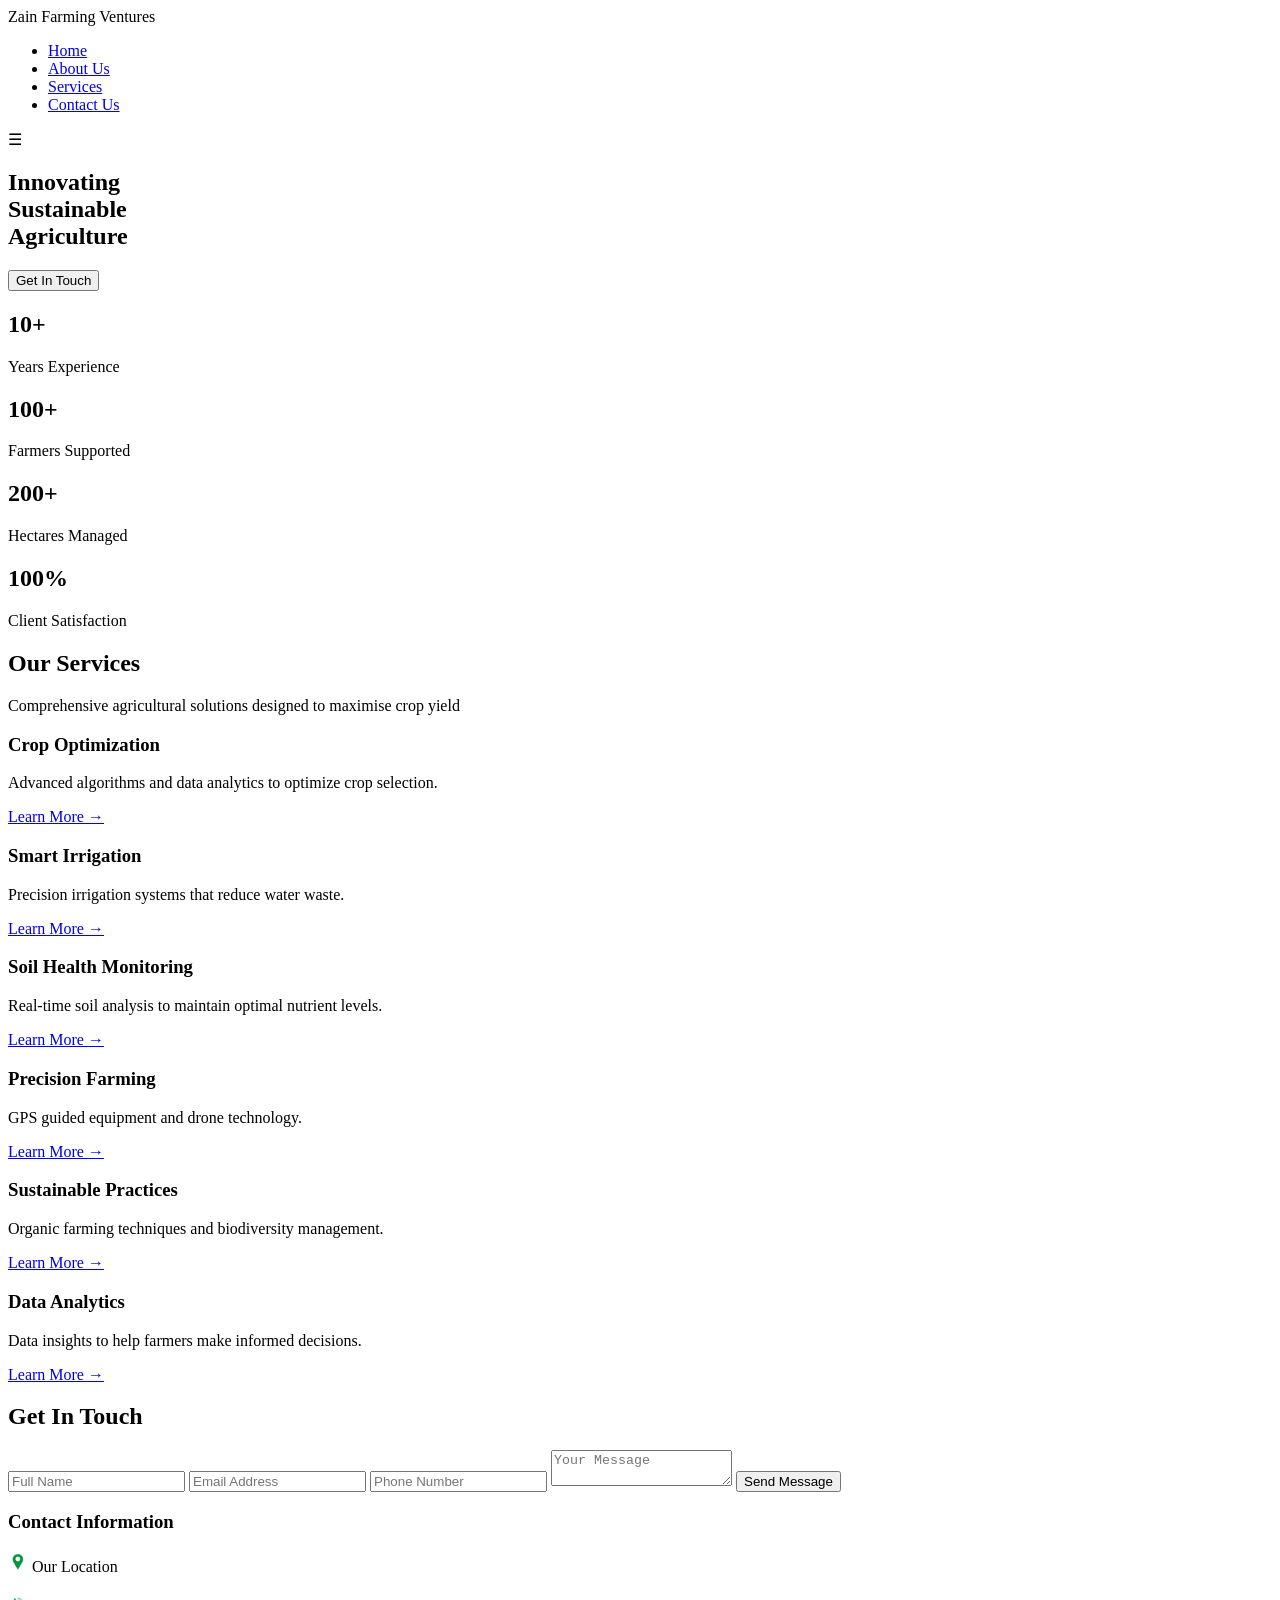
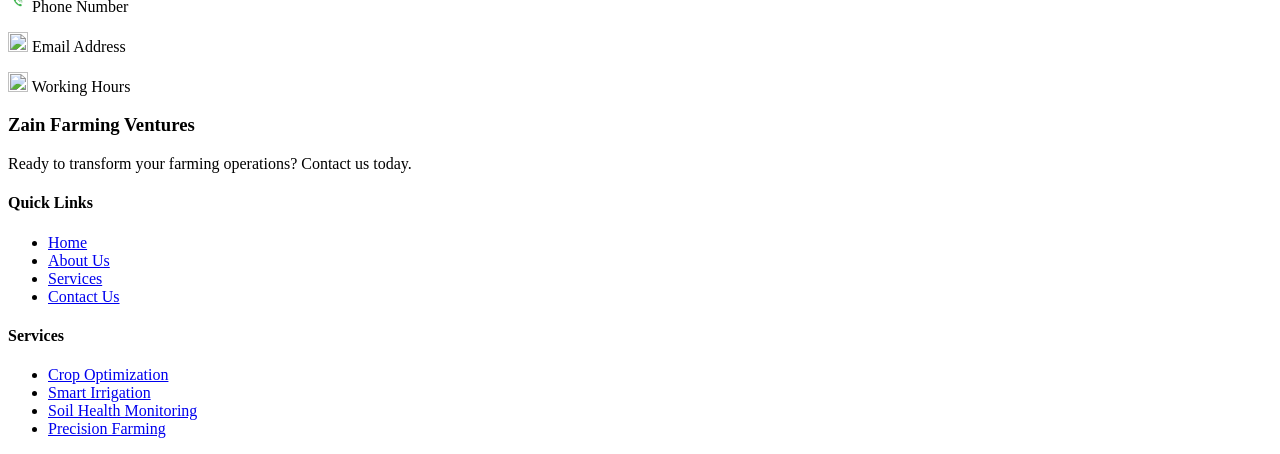
==== commit 05476ce1: "removing hero image" ====
--- a/index.html
+++ b/index.html
@@ -48,7 +48,7 @@
 </div>
 
 <div class="hero-image">
-<img src="images/green tractor.png" alt="">
+<!-- <img src="images/green tractor.png" alt=""> -->
 </div>
 
 </section>
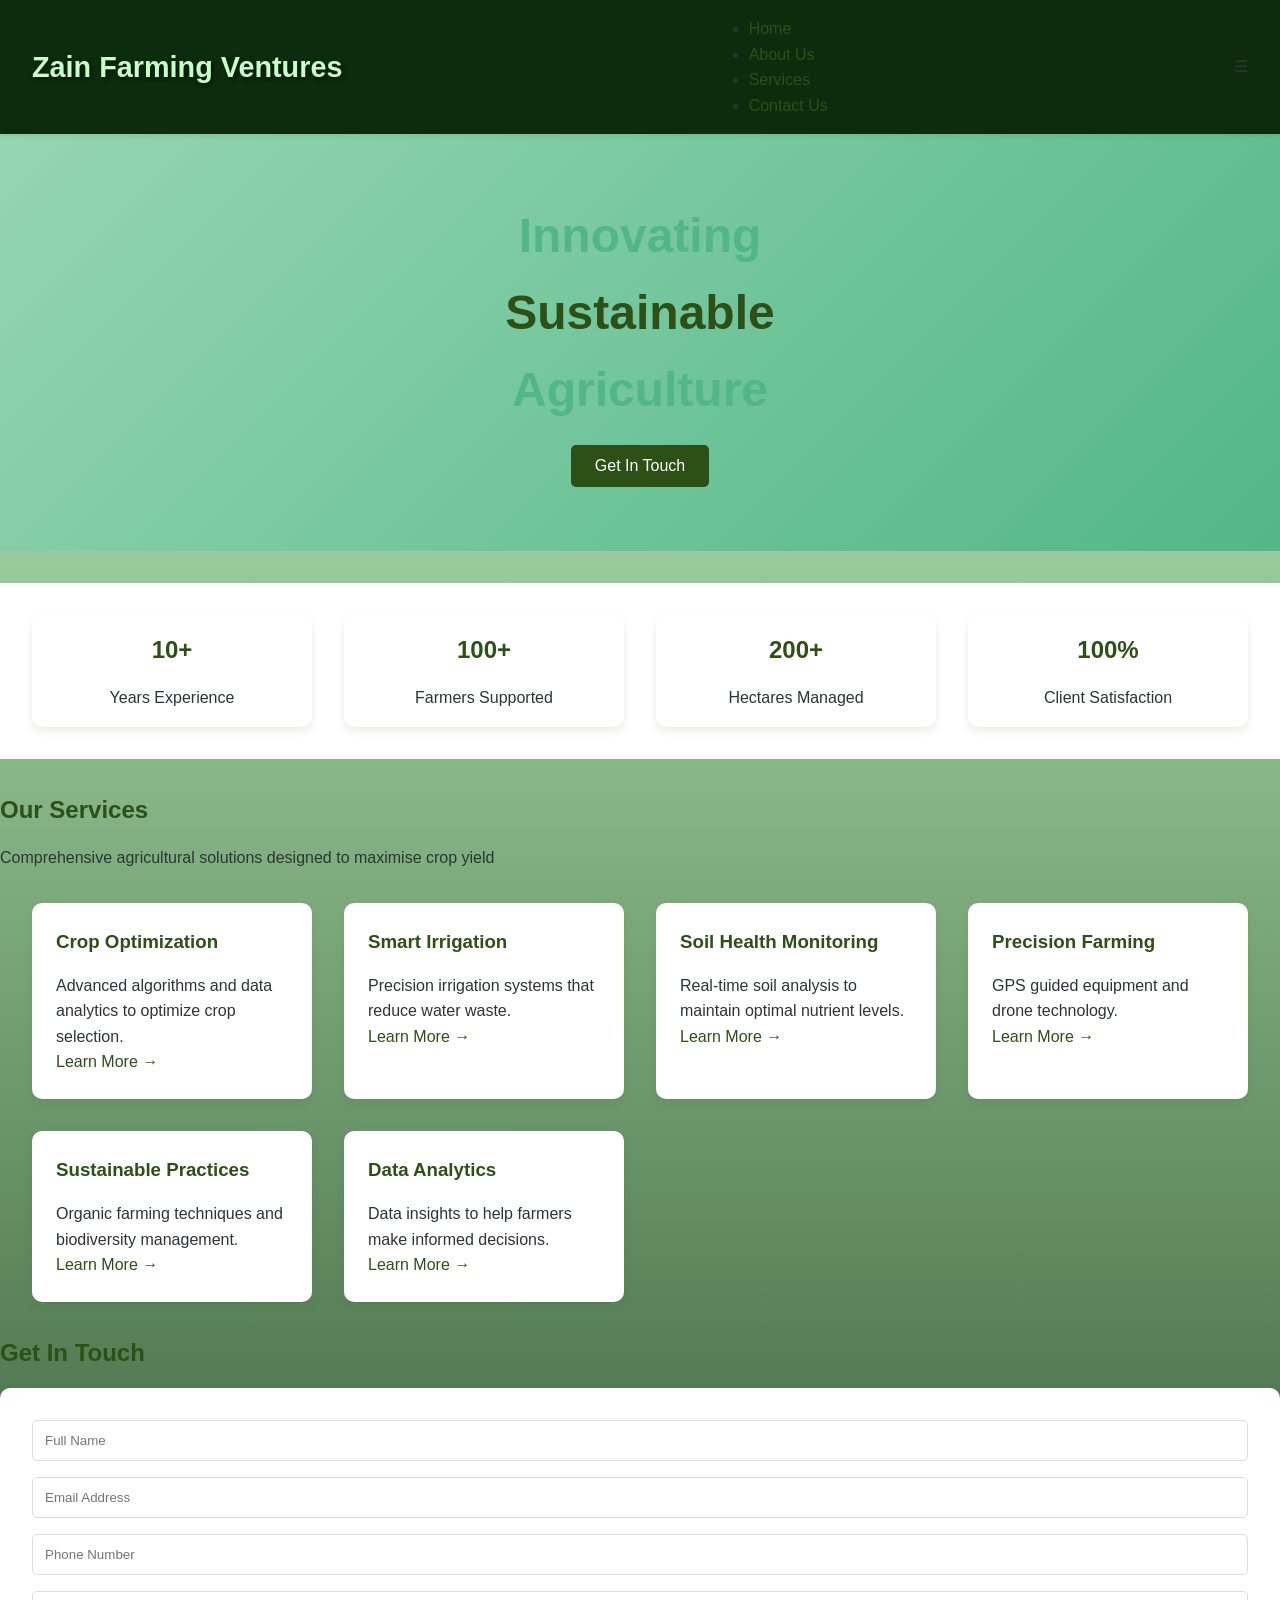
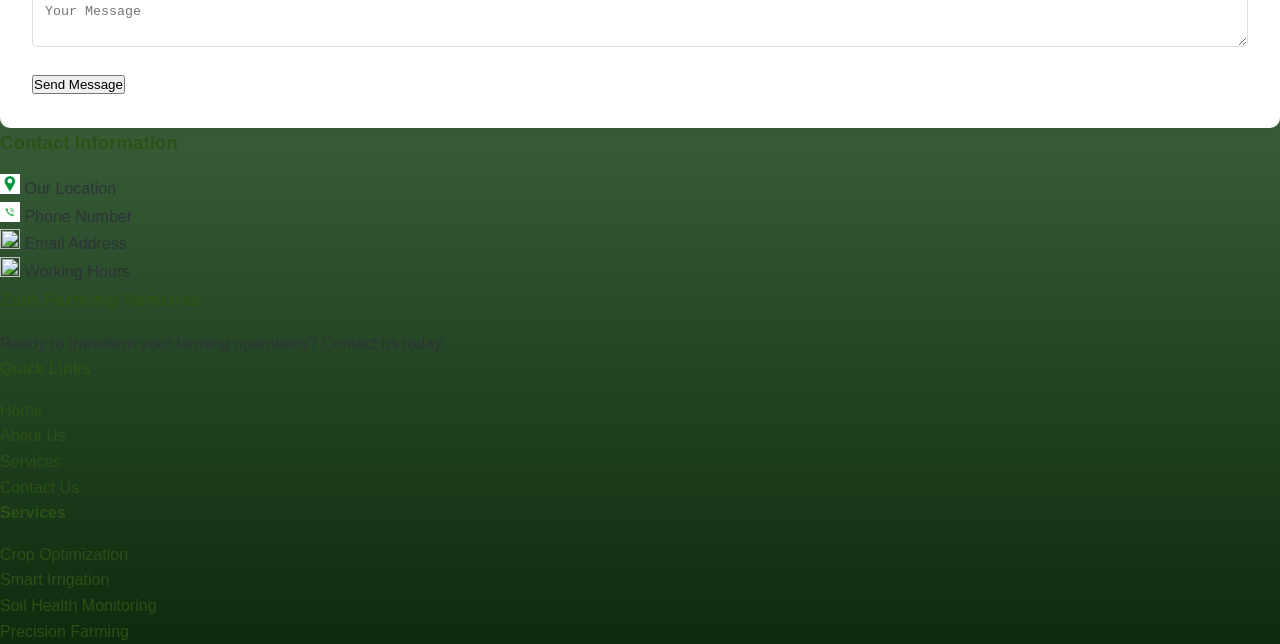
==== commit 3030f23a: "adding style.css file, styling to all the html pages, adding script.js file" ====
--- a/index.html
+++ b/index.html
@@ -4,7 +4,7 @@
     <meta charset="UTF-8">
     <meta name="viewport" content="width=device-width, initial-scale=1.0">
     <title>HomePage - Zain Farming Ventures</title>
-    <link rel="stylesheet" href="style.css">
+    <link rel="stylesheet" href="pages/style.css">
 </head>
 <div id="toast"></div>
 
@@ -94,37 +94,37 @@
 <div class="card">
 <h3>Crop Optimization</h3>
 <p>Advanced algorithms and data analytics to optimize crop selection.</p>
-<a href="crop.html">Learn More →</a>
+<a href="pages/">Learn More →</a>
 </div>
 
 <div class="card">
 <h3>Smart Irrigation</h3>
 <p>Precision irrigation systems that reduce water waste.</p>
-<a href="smart.html">Learn More →</a>
+<a href="pages/">Learn More →</a>
 </div>
 
 <div class="card">
 <h3>Soil Health Monitoring</h3>
 <p>Real-time soil analysis to maintain optimal nutrient levels.</p>
-<a href="soil.html">Learn More →</a>
+<a href="pages/soil.html">Learn More →</a>
 </div>
 
 <div class="card">
 <h3>Precision Farming</h3>
 <p>GPS guided equipment and drone technology.</p>
-<a href="precision.html">Learn More →</a>
+<a href="pages/precision.html">Learn More →</a>
 </div>
 
 <div class="card">
 <h3>Sustainable Practices</h3>
 <p>Organic farming techniques and biodiversity management.</p>
-<a href="sustain.html">Learn More →</a>
+<a href="pages/sustain.html">Learn More →</a>
 </div>
 
 <div class="card">
 <h3>Data Analytics</h3>
 <p>Data insights to help farmers make informed decisions.</p>
-<a href="data.html">Learn More →</a>
+<a href="pages/data.html">Learn More →</a>
 </div>
 
 </div>
@@ -202,6 +202,6 @@
 
 </footer>
 
-
+<script src="script.js"></script>
 </body>
 </html>
--- a/pages/style.css
+++ b/pages/style.css
@@ -0,0 +1,433 @@
+/* CSS Reset */
+* {
+    margin: 0;
+    padding: 0;
+    box-sizing: border-box;
+}
+
+:root {
+    --primary-green: #2d5016;
+    --light-green: #95d5b2;
+    --accent-green: #52b788;
+    --earthy-brown: #6c5344;
+    --cream: #f5f5f0;
+    --dark-gray: #2d3436;
+    --white: #ffffff;
+    --shadow: rgba(45, 80, 22, 0.1);
+}
+
+body {
+    font-family: 'Arial', sans-serif;
+    line-height: 1.6;
+    color: var(--dark-gray);
+    background: linear-gradient(to bottom, #c8ffc8, #0d2b0d);
+}
+
+h1, h2, h3, h4, h5, h6 {
+    color: var(--primary-green);
+    margin-bottom: 1rem;
+}
+
+a {
+    text-decoration: none;
+    color: var(--primary-green);
+}
+
+a:hover {
+    color: var(--accent-green);
+}
+
+/* Navbar Styles */
+.navbar, .site-header {
+    background-color: #0d2b0d;
+    padding: 1rem 2rem;
+    box-shadow: 0 2px 5px var(--shadow);
+    position: sticky;
+    top: 0;
+    z-index: 100;
+    display: flex;
+    justify-content: space-between;
+    align-items: center;
+}
+
+.logo, .logo-container {
+    display: flex;
+    align-items: center;
+    font-size: 1.8rem;
+    font-weight: 900;
+    color: #c8ffc8;
+    text-shadow: 2px 2px 4px rgba(0, 0, 0, 0.5);
+}
+
+.logo-img {
+    width: 40px;
+    height: 40px;
+    margin-right: 0.5rem;
+}
+
+.nav-menu, .navbar nav {
+    display: flex;
+    list-style: none;
+    flex: 1;
+    justify-content: flex-end;
+    gap: 2rem;
+}
+
+.nav-menu li, .navbar nav a {
+    margin-left: 0;
+}
+
+.nav-menu a, .navbar nav a {
+    color: #ffffff;
+    font-weight: 700;
+    font-size: 1.1rem;
+    transition: color 0.3s;
+    text-shadow: 1px 1px 3px rgba(0, 0, 0, 0.5);
+}
+
+.nav-menu a:hover, .navbar nav a:hover {
+    color: #c8ffc8;
+    text-decoration: underline;
+}
+
+/* Hero Section */
+.hero {
+    background: linear-gradient(135deg, var(--light-green), var(--accent-green));
+    color: var(--white);
+    padding: 4rem 2rem;
+    text-align: center;
+}
+
+.hero h1 {
+    font-size: 3rem;
+    margin-bottom: 1rem;
+}
+
+.hero p {
+    font-size: 1.2rem;
+    margin-bottom: 2rem;
+}
+
+.green {
+    color: var(--accent-green);
+}
+
+/* Buttons */
+.btn {
+    background-color: var(--primary-green);
+    color: var(--white);
+    padding: 0.75rem 1.5rem;
+    border: none;
+    border-radius: 5px;
+    cursor: pointer;
+    font-size: 1rem;
+    transition: background-color 0.3s;
+}
+
+.btn:hover {
+    background-color: var(--accent-green);
+}
+
+/* Stats Section */
+.stats {
+    display: grid;
+    grid-template-columns: repeat(auto-fit, minmax(200px, 1fr));
+    gap: 2rem;
+    padding: 2rem;
+    background-color: var(--white);
+    margin: 2rem 0;
+}
+
+.stat {
+    text-align: center;
+    padding: 1rem;
+    border-radius: 10px;
+    box-shadow: 0 4px 8px var(--shadow);
+}
+
+.stat h3 {
+    font-size: 2rem;
+    color: var(--primary-green);
+}
+
+/* Service Grid */
+.service-grid {
+    display: grid;
+    grid-template-columns: repeat(auto-fit, minmax(250px, 1fr));
+    gap: 2rem;
+    padding: 2rem;
+}
+
+.card {
+    background-color: var(--white);
+    padding: 1.5rem;
+    border-radius: 10px;
+    box-shadow: 0 4px 8px var(--shadow);
+    transition: transform 0.3s;
+}
+
+.card:hover {
+    transform: translateY(-5px);
+}
+
+.card h3 {
+    color: var(--primary-green);
+    margin-bottom: 1rem;
+}
+
+/* About Section */
+.about-section {
+    padding: 2rem;
+    background-color: var(--white);
+    margin: 2rem 0;
+}
+
+.about-container {
+    max-width: 1200px;
+    margin: 0 auto;
+    display: flex;
+    gap: 2rem;
+    align-items: center;
+}
+
+.about-container img {
+    width: 300px;
+    height: auto;
+    border-radius: 10px;
+}
+
+/* Why Cards */
+.why-cards {
+    display: grid;
+    grid-template-columns: repeat(auto-fit, minmax(250px, 1fr));
+    gap: 2rem;
+    padding: 2rem;
+}
+
+.why-card {
+    background-color: var(--white);
+    padding: 1.5rem;
+    border-radius: 10px;
+    box-shadow: 0 4px 8px var(--shadow);
+    text-align: center;
+}
+
+/* Contact Page */
+.contact-page {
+    padding: 2rem;
+}
+
+.contact-wrapper {
+    max-width: 1200px;
+    margin: 0 auto;
+    display: grid;
+    grid-template-columns: 1fr 1fr;
+    gap: 2rem;
+}
+
+.contact-form {
+    background-color: var(--white);
+    padding: 2rem;
+    border-radius: 10px;
+    box-shadow: 0 4px 8px var(--shadow);
+}
+
+.contact-form input, .contact-form textarea {
+    width: 100%;
+    padding: 0.75rem;
+    margin-bottom: 1rem;
+    border: 1px solid #ddd;
+    border-radius: 5px;
+}
+
+.contact-details {
+    display: grid;
+    grid-template-columns: repeat(auto-fit, minmax(200px, 1fr));
+    gap: 1rem;
+}
+
+.info-box {
+    background-color: var(--white);
+    padding: 1rem;
+    border-radius: 10px;
+    box-shadow: 0 4px 8px var(--shadow);
+    text-align: center;
+}
+
+/* Services Page */
+.services-page {
+    padding: 2rem;
+}
+
+.services-list {
+    display: grid;
+    grid-template-columns: repeat(auto-fit, minmax(300px, 1fr));
+    gap: 2rem;
+}
+
+.service-card {
+    background-color: var(--white);
+    padding: 1.5rem;
+    border-radius: 10px;
+    box-shadow: 0 4px 8px var(--shadow);
+    text-align: center;
+    transition: transform 0.3s;
+}
+
+.service-card:hover {
+    transform: translateY(-5px);
+}
+
+.service-card img {
+    width: 100%;
+    height: 200px;
+    object-fit: cover;
+    border-radius: 10px 10px 0 0;
+}
+
+/* Service Detail Pages */
+.page-title {
+    background: linear-gradient(135deg, var(--light-green), var(--accent-green));
+    color: var(--white);
+    padding: 4rem 2rem;
+    text-align: center;
+}
+
+.hero-container {
+    padding: 2rem;
+    text-align: center;
+}
+
+.solutions-container, .features-container, .monitoring-features, .methods-container {
+    padding: 2rem;
+    background-color: var(--white);
+    margin: 2rem 0;
+}
+
+.solutions-container ul, .features-list, .monitoring-features ul, .methods-list {
+    list-style: none;
+    padding: 0;
+}
+
+.solutions-container li, .feature-item, .method-item {
+    padding: 1rem;
+    margin-bottom: 1rem;
+    background-color: var(--cream);
+    border-left: 5px solid var(--primary-green);
+    border-radius: 5px;
+}
+
+/* Footer */
+.footer-main {
+    background-color: #0d2b0d;
+    color: #ffffff;
+    padding: 2rem;
+    text-align: center;
+}
+
+.footer-grid {
+    display: grid;
+    grid-template-columns: repeat(auto-fit, minmax(200px, 1fr));
+    gap: 2rem;
+    max-width: 1200px;
+    margin: 0 auto;
+}
+
+.footer-section h4 {
+    color: #c8ffc8;
+    margin-bottom: 1rem;
+    font-size: 1.2rem;
+    font-weight: 700;
+}
+
+.footer-section ul {
+    list-style: none;
+    padding: 0;
+}
+
+.footer-section li {
+    margin-bottom: 0.5rem;
+    color: #ffffff;
+    font-weight: 500;
+}
+
+.social-icons a {
+    color: #c8ffc8;
+    margin: 0 0.5rem;
+    font-size: 1.5rem;
+    transition: color 0.3s;
+}
+
+.social-icons a:hover {
+    color: #ffffff;
+}
+
+/* Animations */
+.fade-in {
+    animation: fadeIn 1s ease-in;
+}
+
+@keyframes fadeIn {
+    from { opacity: 0; }
+    to { opacity: 1; }
+}
+
+/* Responsive Design */
+@media (max-width: 1024px) {
+    .hero h1 {
+        font-size: 2.5rem;
+    }
+    .service-grid, .why-cards, .services-list {
+        grid-template-columns: repeat(auto-fit, minmax(200px, 1fr));
+    }
+}
+
+@media (max-width: 768px) {
+    .navbar, .site-header {
+        flex-direction: column;
+        padding: 1rem;
+    }
+    .nav-menu, .navbar nav {
+        margin-top: 1rem;
+        flex-wrap: wrap;
+    }
+    .nav-menu li, .navbar nav a {
+        margin-left: 1rem;
+        margin-bottom: 0.5rem;
+    }
+    .hero {
+        padding: 2rem 1rem;
+    }
+    .hero h1 {
+        font-size: 2rem;
+    }
+    .stats {
+        grid-template-columns: 1fr;
+    }
+    .service-grid, .why-cards, .services-list {
+        grid-template-columns: 1fr;
+    }
+    .about-container {
+        flex-direction: column;
+        text-align: center;
+    }
+    .contact-wrapper {
+        grid-template-columns: 1fr;
+    }
+    .footer-grid {
+        grid-template-columns: 1fr;
+    }
+}
+
+@media (max-width: 480px) {
+    .hero h1 {
+        font-size: 1.5rem;
+    }
+    .btn {
+        padding: 0.5rem 1rem;
+        font-size: 0.9rem;
+    }
+    .card, .service-card, .why-card, .info-box {
+        padding: 1rem;
+    }
+}
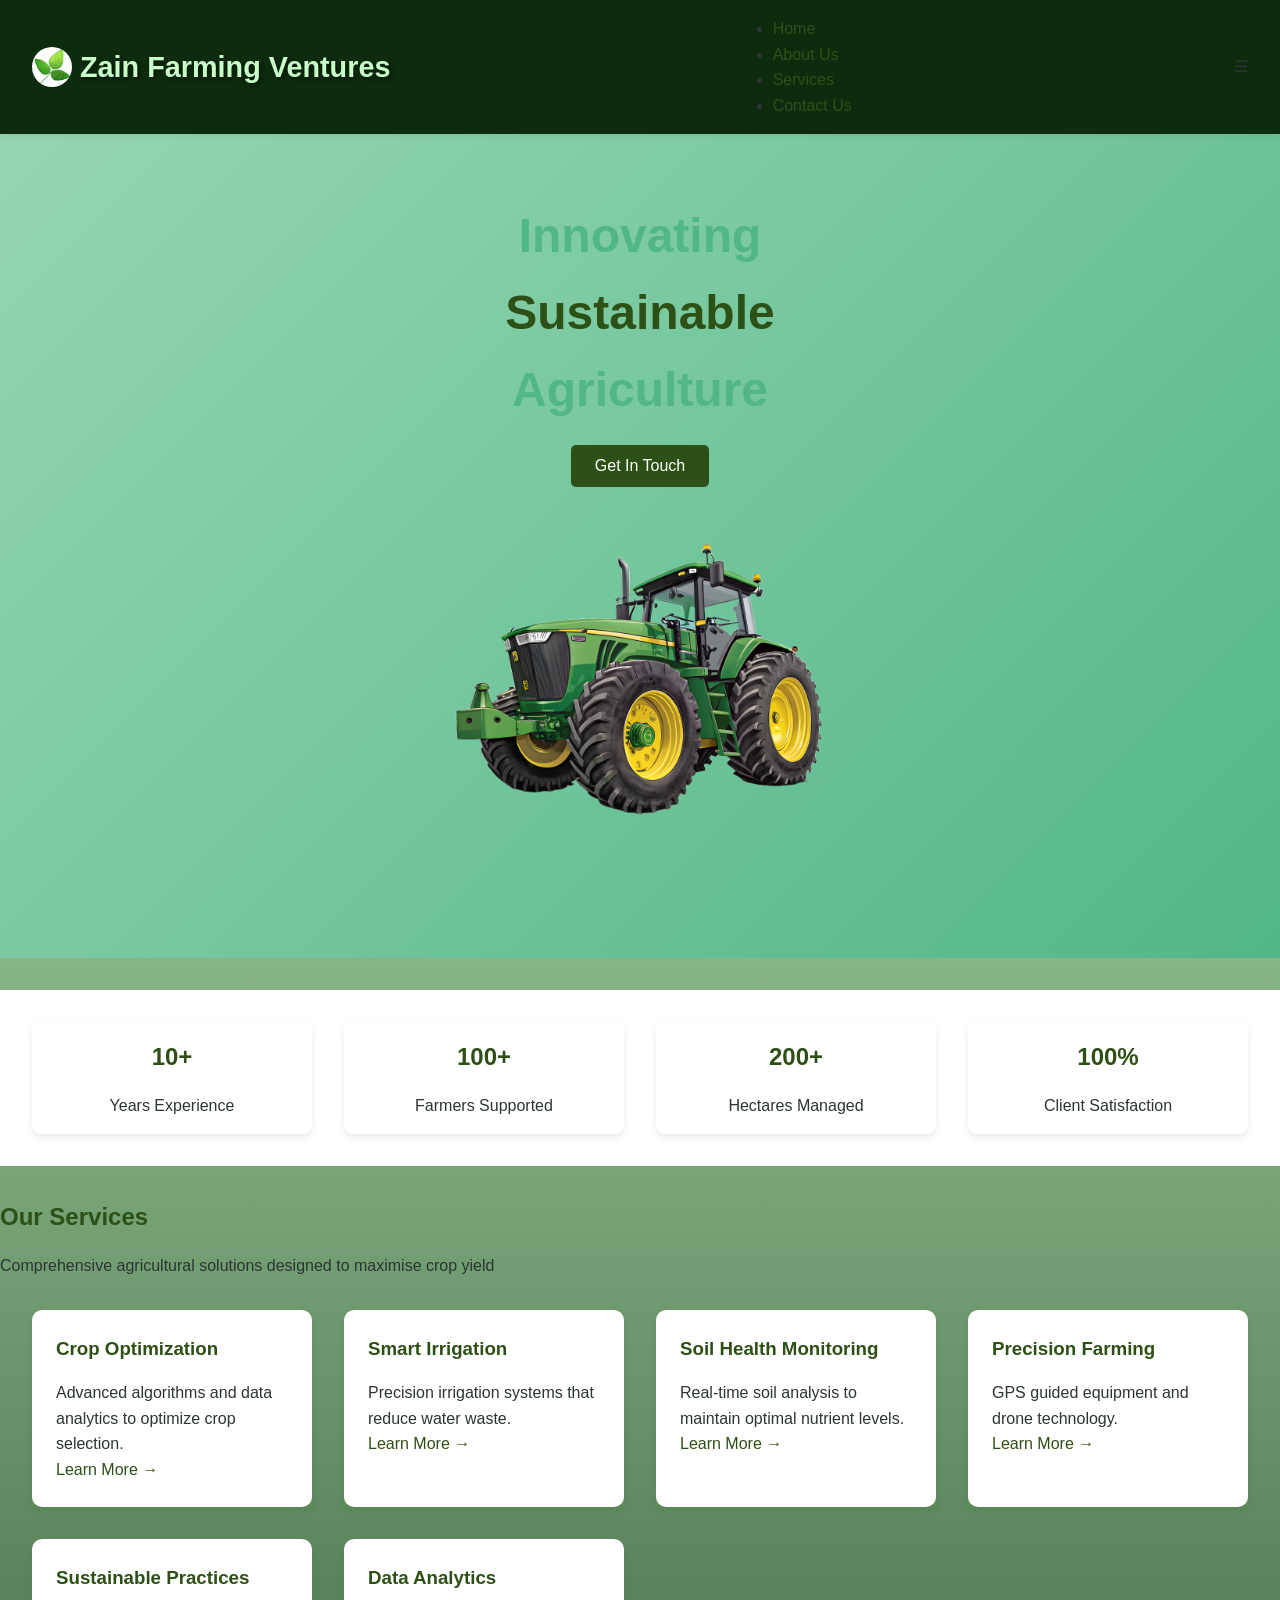
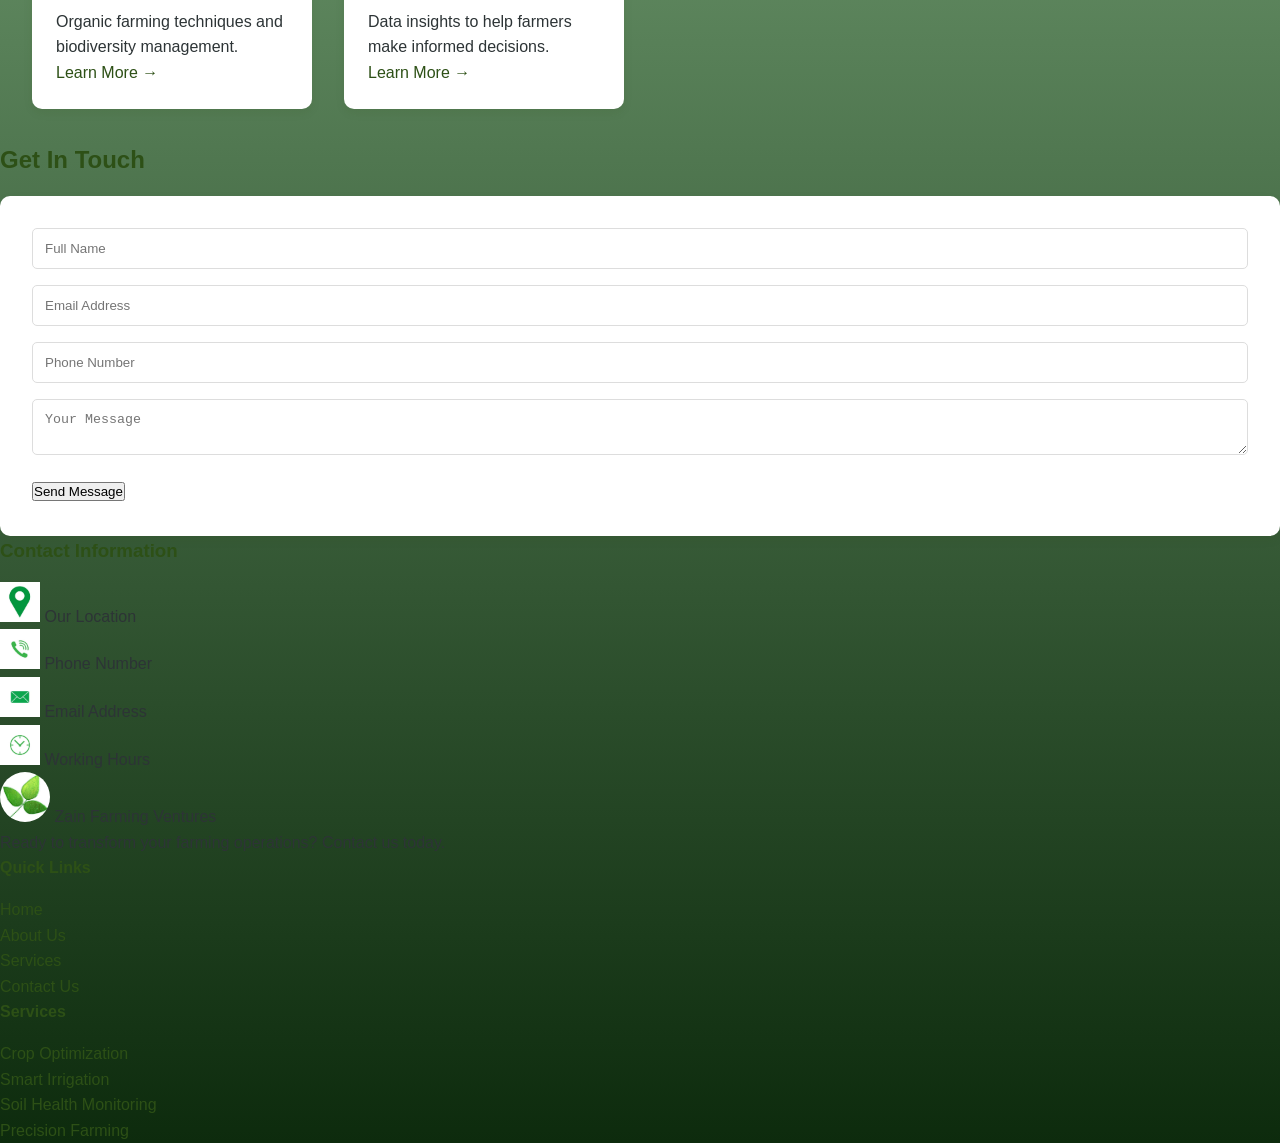
==== commit 5389d38b: "adding green clock icon.webp,woman 3.jpeg,woman 4.webp images, modified style.css file, and modified" ====
--- a/index.html
+++ b/index.html
@@ -14,7 +14,7 @@
 <nav class="navbar">
 
 <div class="logo">
-<!-- <img src="images/logo.png" alt="logo"> -->
+<img src="images/green leaf.jpeg" alt="logo" width="50" height="50"> 
 <span>Zain Farming Ventures</span>
 </div>
 
@@ -48,7 +48,7 @@
 </div>
 
 <div class="hero-image">
-<!-- <img src="images/green tractor.png" alt=""> -->
+ <img src="images/green tractor.png" alt="" width="400" height="400"> 
 </div>
 
 </section>
@@ -94,13 +94,13 @@
 <div class="card">
 <h3>Crop Optimization</h3>
 <p>Advanced algorithms and data analytics to optimize crop selection.</p>
-<a href="pages/">Learn More →</a>
+<a href="pages/crop.html">Learn More →</a>
 </div>
 
 <div class="card">
 <h3>Smart Irrigation</h3>
 <p>Precision irrigation systems that reduce water waste.</p>
-<a href="pages/">Learn More →</a>
+<a href="pages/smart.html">Learn More →</a>
 </div>
 
 <div class="card">
@@ -155,10 +155,10 @@
 
 <h3>Contact Information</h3>
 
-<p><img src="images/green location icon.jpeg" alt="" width="20" height="20"> Our Location</p>
-<p><img src="images/green phone icon.jpeg" alt="" width="20" height="20"> Phone Number</p>
-<p><img src="images/green email icon.jpeg" alt="" width="20" height="20"> Email Address</p>
-<p><img src="images/green clock icon.jpeg" alt="" width="20" height="20"> Working Hours</p>
+<p><img src="images/green location icon.jpeg" alt="" width="40" height="40"> Our Location</p>
+<p><img src="images/green phone icon.jpeg" alt="" width="40" height="40"> Phone Number</p>
+<p><img src="images/green mail icon.webp" alt="" width="40" height="40"> Email Address</p>
+<p><img src="images/green clock icon.webp" alt="" width="40" height="40"> Working Hours</p>
 
 </div>
 
@@ -174,7 +174,9 @@
 <div class="footer-container">
 
 <div class="footer-about">
-<h3>Zain Farming Ventures</h3>
+    <img src="images/green leaf.jpeg" width="50" height="50" alt="logo">
+<span>Zain Farming Ventures</span>
+<!-- <h3>Zain Farming Ventures</h3> -->
 <p>Ready to transform your farming operations? Contact us today.</p>
 </div>
 
--- a/pages/style.css
+++ b/pages/style.css
@@ -59,10 +59,14 @@
     text-shadow: 2px 2px 4px rgba(0, 0, 0, 0.5);
 }
 
-.logo-img {
+.logo img {
     width: 40px;
     height: 40px;
     margin-right: 0.5rem;
+    border-radius: 50%;
+}
+.logo-container img{
+    border-radius:50%;
 }
 
 .nav-menu, .navbar nav {
@@ -211,6 +215,22 @@
     box-shadow: 0 4px 8px var(--shadow);
     text-align: center;
 }
+.team-grid {
+    display: grid;
+    grid-template-columns: repeat(auto-fit, minmax(250px, 1fr));
+    gap: 2rem;
+    padding: 2rem;
+}
+.team-card {
+    background-color: var(--white);
+    padding: 1.5rem;
+    border-radius: 10px;
+    box-shadow: 0 4px 8px var(--shadow);
+    text-align: center;
+}
+.team-card img{
+    border-radius:50%;
+}
 
 /* Contact Page */
 .contact-page {
@@ -334,7 +354,7 @@
 }
 
 .footer-section h4 {
-    color: #c8ffc8;
+    color: black;
     margin-bottom: 1rem;
     font-size: 1.2rem;
     font-weight: 700;
@@ -350,7 +370,9 @@
     color: #ffffff;
     font-weight: 500;
 }
-
+.footer-about img{
+    border-radius:50%;
+}
 .social-icons a {
     color: #c8ffc8;
     margin: 0 0.5rem;
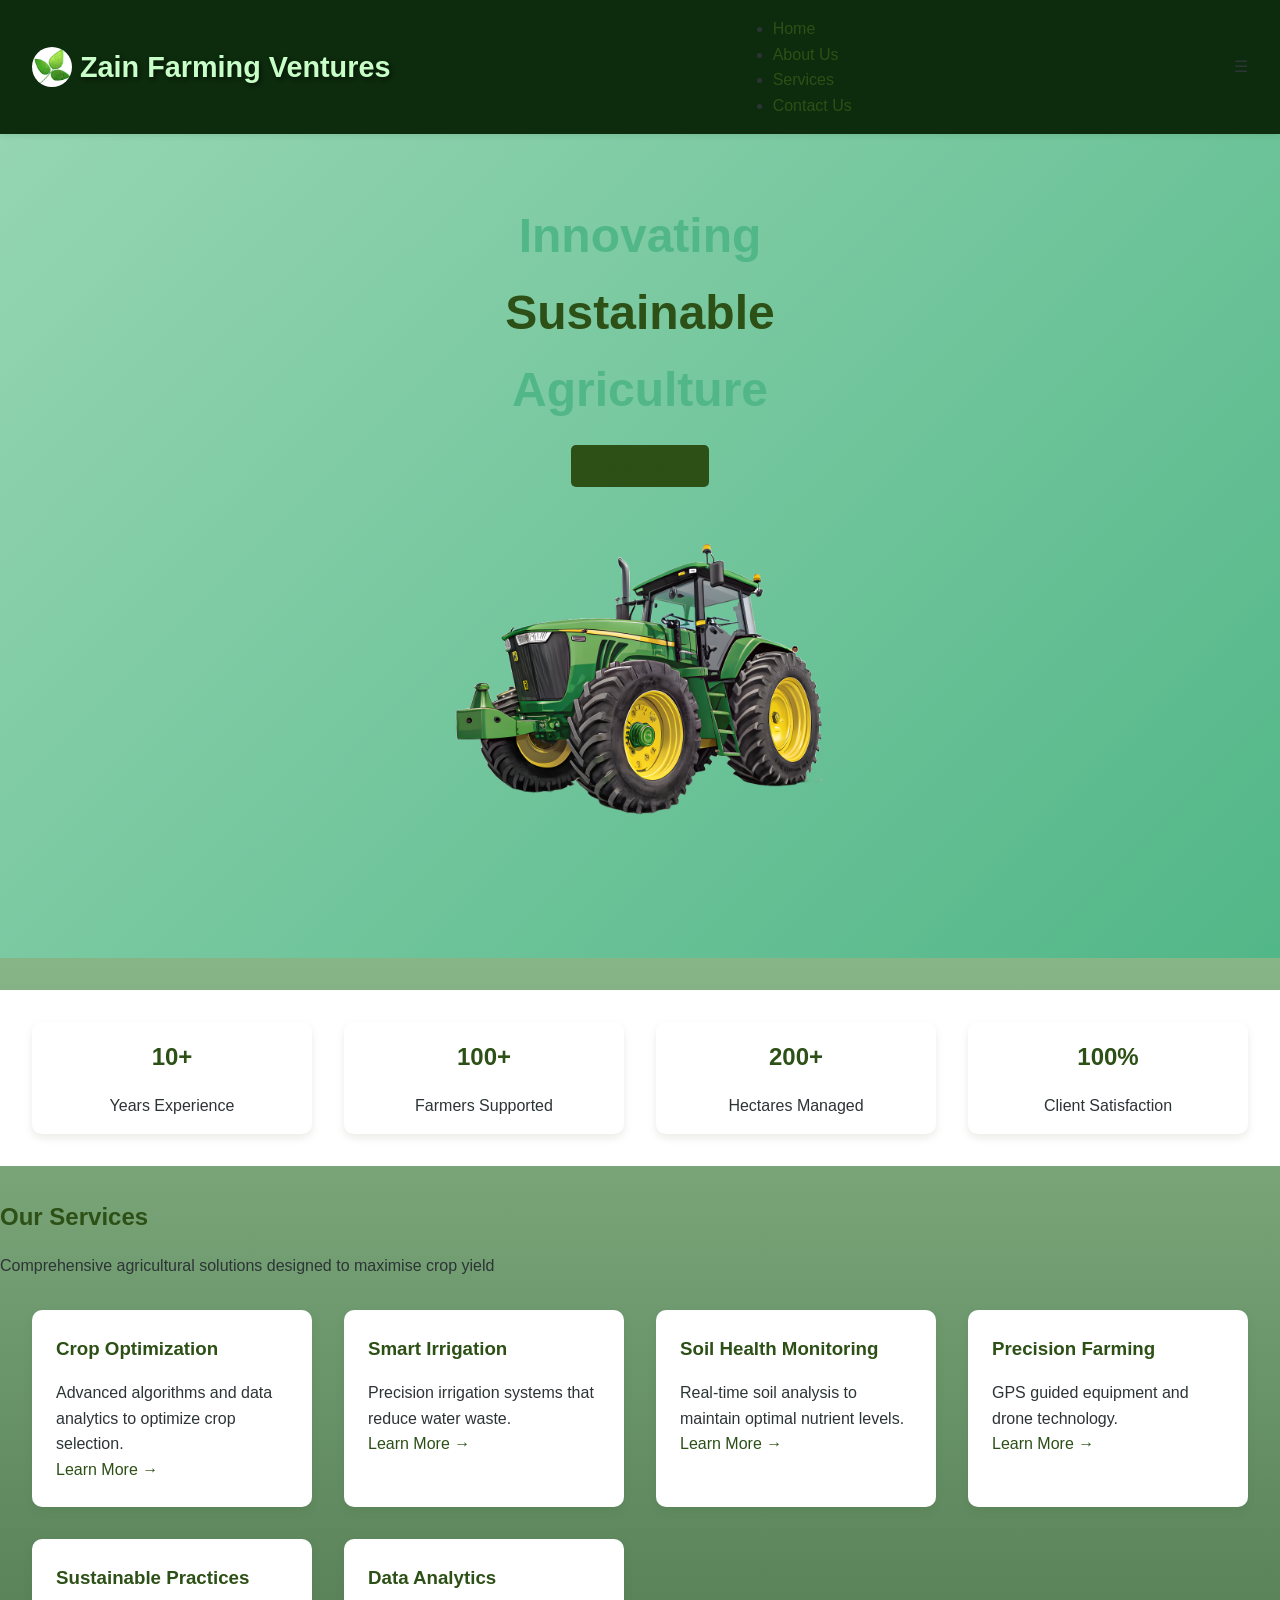
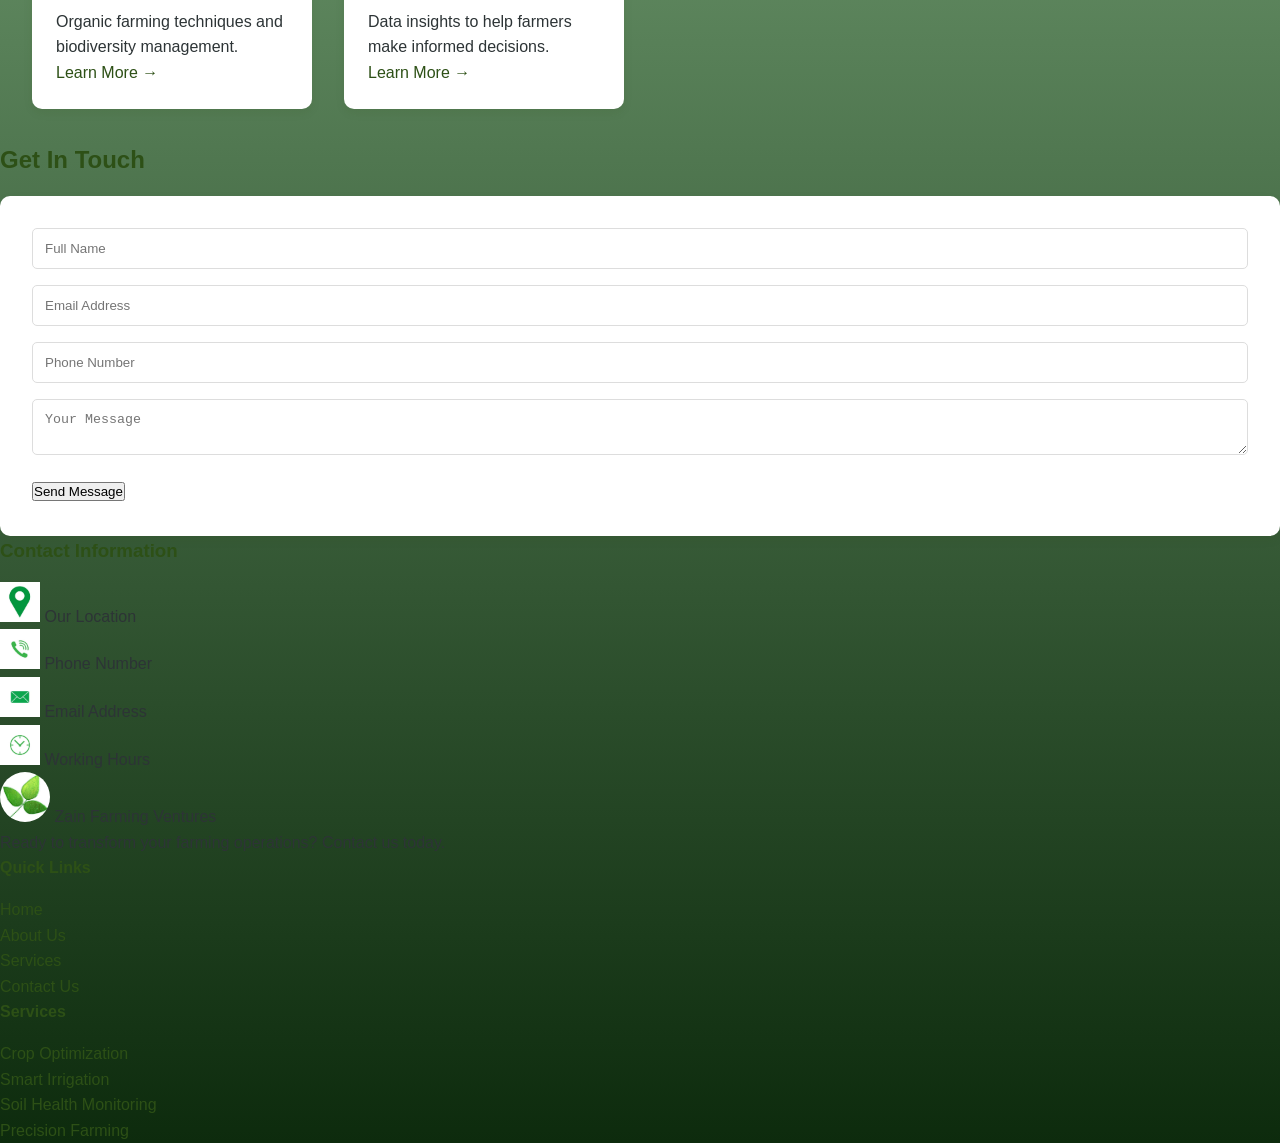
==== commit c5c7022d: "modifying some of the styling and the html pages" ====
--- a/index.html
+++ b/index.html
@@ -44,7 +44,7 @@
 <span class="green">Agriculture</span>
 </h1>
 
-<button class="btn">Get In Touch</button>
+<button class="btn"><a href="pages/contact.html">Get In Touch </a></button>
 </div>
 
 <div class="hero-image">
--- a/pages/style.css
+++ b/pages/style.css
@@ -244,8 +244,21 @@
     grid-template-columns: 1fr 1fr;
     gap: 2rem;
 }
+/* .contact-details {
+    max-width: 1200px;
+    margin: 0 auto;
+    display: grid;
+    grid-template-columns: 1fr 1fr;
+    gap: 2rem;
+} */
 
 .contact-form {
+    background-color: var(--white);
+    padding: 2rem;
+    border-radius: 10px;
+    box-shadow: 0 4px 8px var(--shadow);
+}
+.contact-details {
     background-color: var(--white);
     padding: 2rem;
     border-radius: 10px;
@@ -268,10 +281,11 @@
 
 .info-box {
     background-color: var(--white);
-    padding: 1rem;
-    border-radius: 10px;
-    box-shadow: 0 4px 8px var(--shadow);
-    text-align: center;
+    padding: 0.75rem;
+    border-radius: 10px;
+    box-shadow: 0 4px 8px var(--shadow);
+    text-align: center;
+    border-left: 5px solid var(--primary-green);
 }
 
 /* Services Page */
@@ -373,6 +387,9 @@
 .footer-about img{
     border-radius:50%;
 }
+.footer-logo img{
+    border-radius:50%;
+}
 .social-icons a {
     color: #c8ffc8;
     margin: 0 0.5rem;
